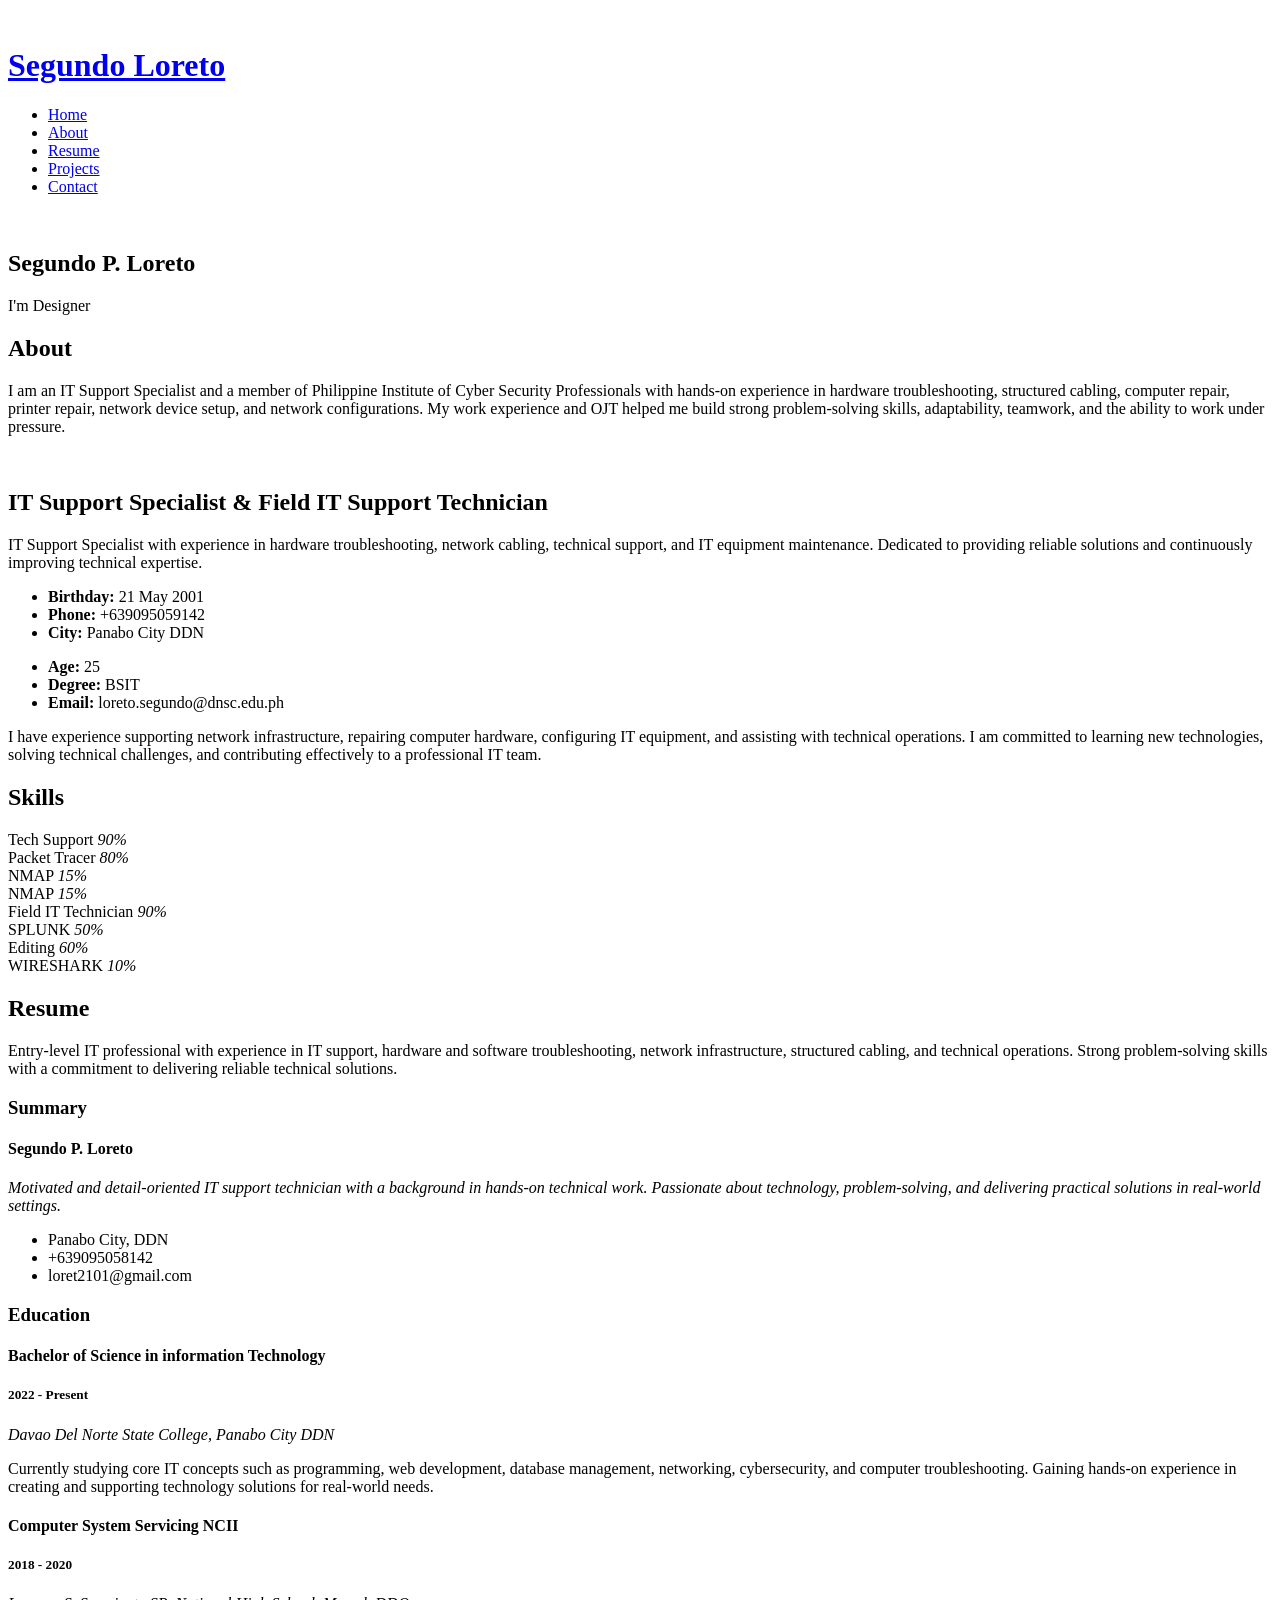
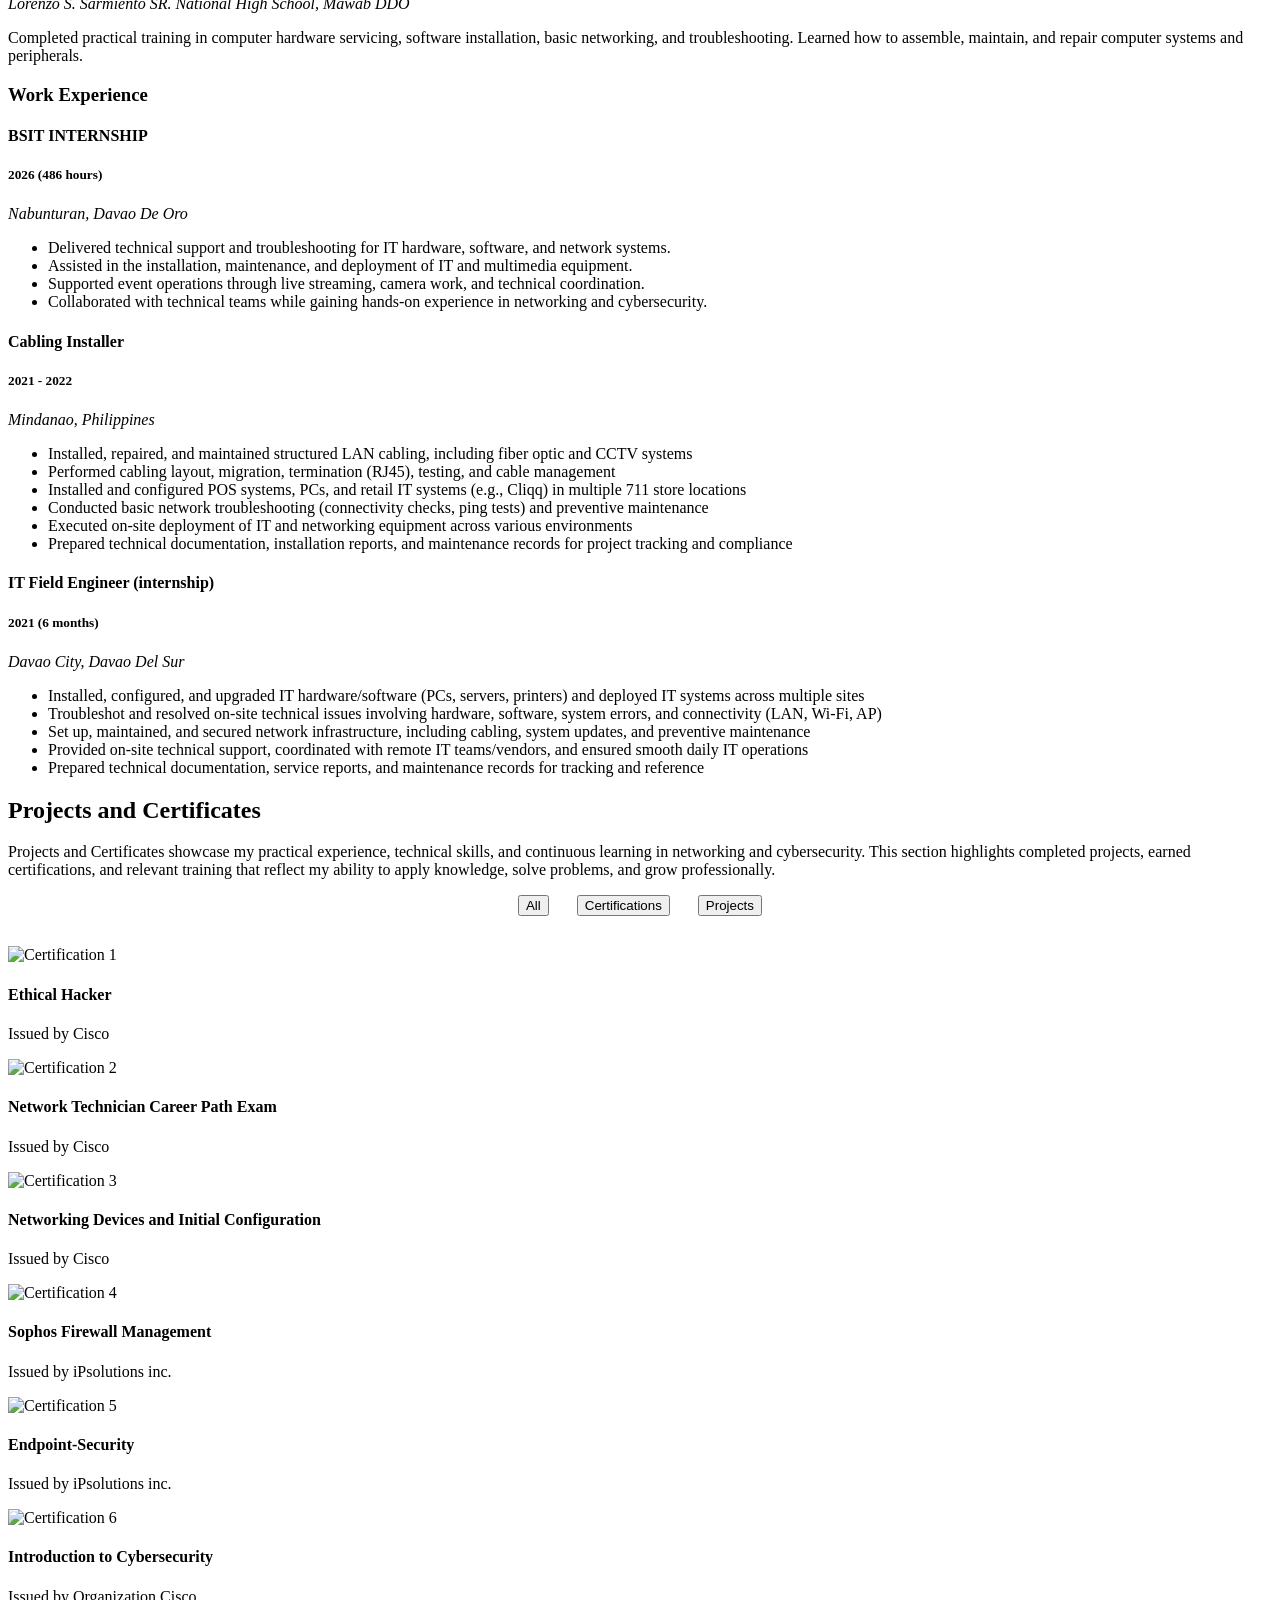
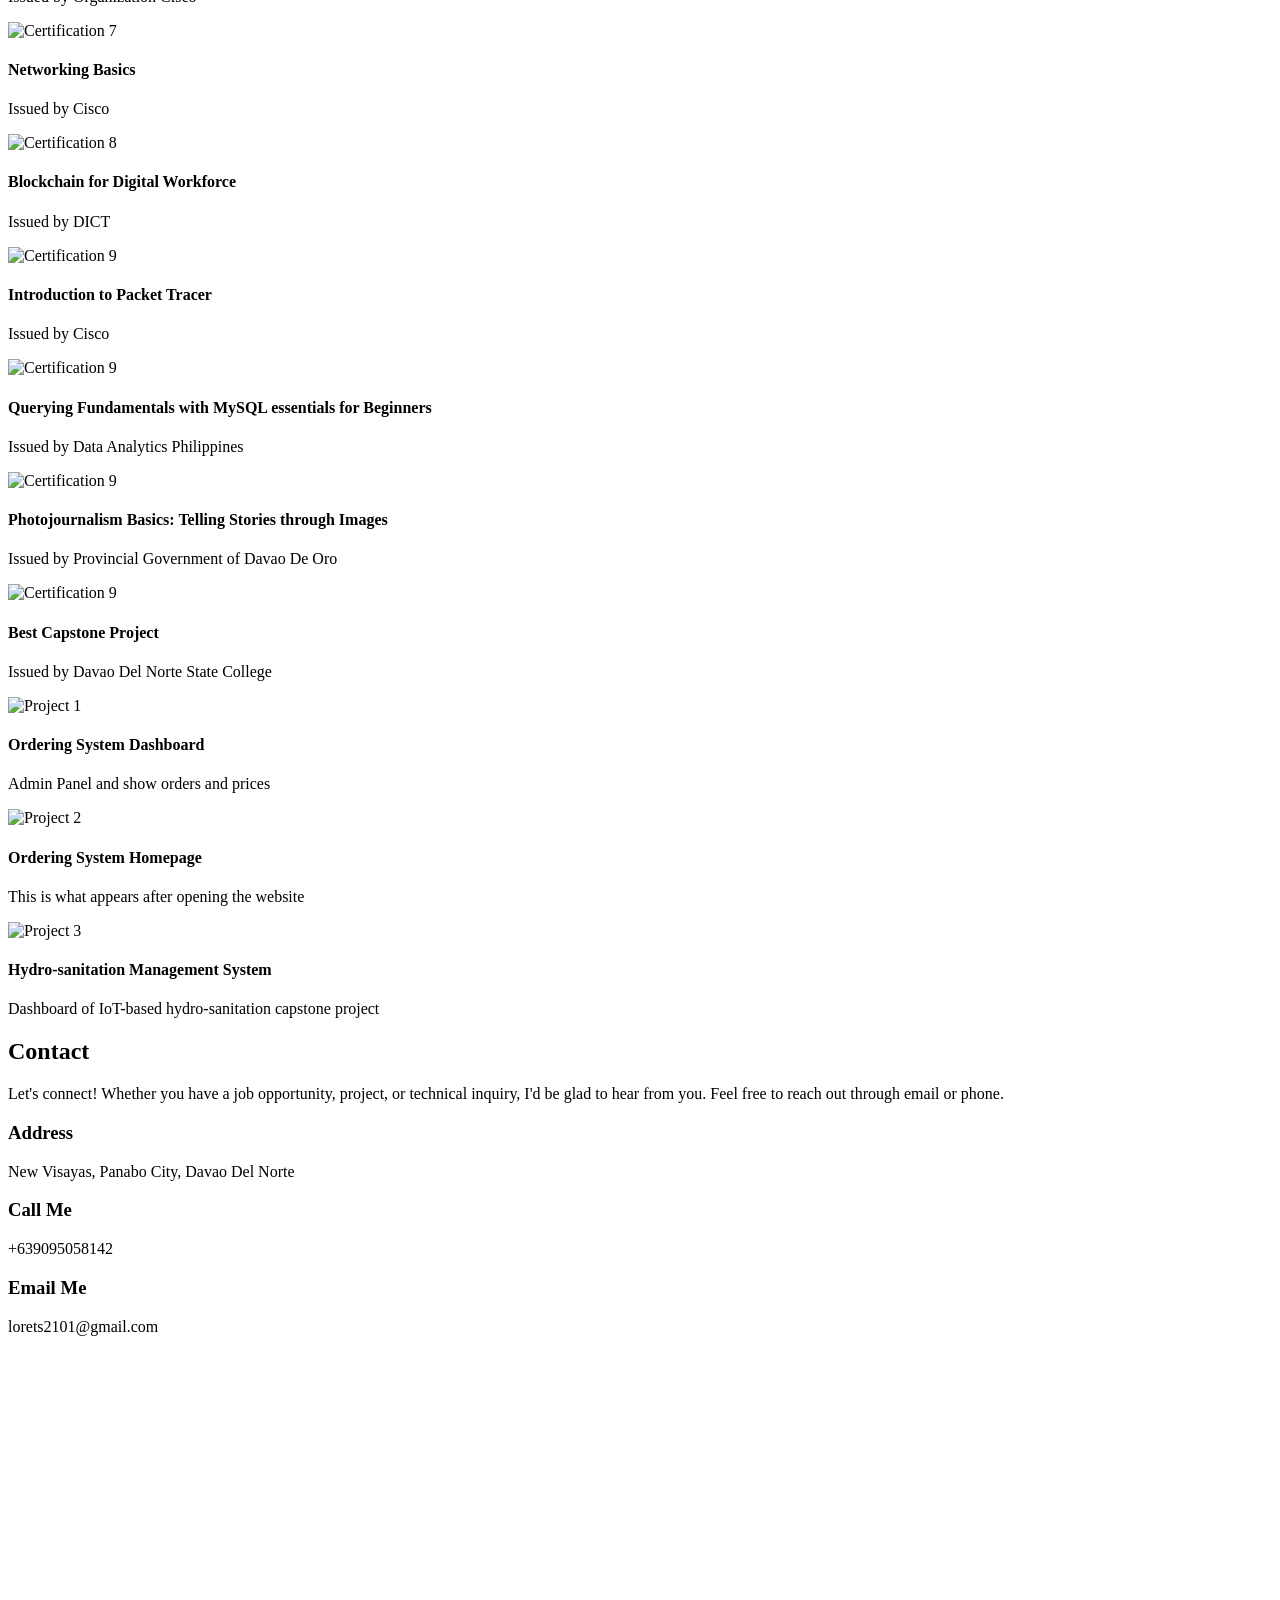
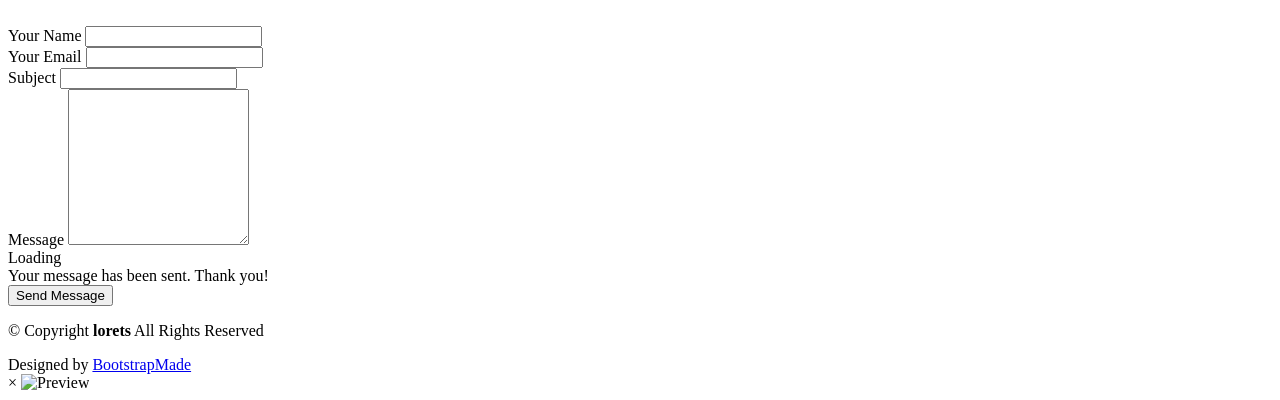
==== index.html @ c0fd3b19 "initial upload" ====
<!DOCTYPE html>
<html lang="en">

<head>
  <meta charset="utf-8">
  <meta content="width=device-width, initial-scale=1.0" name="viewport">
  <title>Lorets Portfolio</title>
  <meta content="" name="description">
  <meta content="" name="keywords">

  <!-- Favicons -->
  <link href="assets/img/favicon.png" rel="icon">
  <link href="assets/img/apple-touch-icon.png" rel="apple-touch-icon">

  <!-- Fonts -->
  <link href="https://fonts.googleapis.com" rel="preconnect">
  <link href="https://fonts.gstatic.com" rel="preconnect" crossorigin>
  <link href="https://fonts.googleapis.com/css2?family=Roboto:ital,wght@0,100;0,300;0,400;0,500;0,700;0,900;1,100;1,300;1,400;1,500;1,700;1,900&family=Poppins:ital,wght@0,100;0,200;0,300;0,400;0,500;0,600;0,700;0,800;0,900;1,100;1,200;1,300;1,400;1,500;1,600;1,700;1,800;1,900&family=Raleway:ital,wght@0,100;0,200;0,300;0,400;0,500;0,600;0,700;0,800;0,900;1,100;1,200;1,300;1,400;1,500;1,600;1,700;1,800;1,900&display=swap" rel="stylesheet">

  <!-- Vendor CSS Files -->
  <link href="assets/vendor/bootstrap/css/bootstrap.min.css" rel="stylesheet">
  <link href="assets/vendor/bootstrap-icons/bootstrap-icons.css" rel="stylesheet">
  <link href="assets/vendor/aos/aos.css" rel="stylesheet">
  <link href="assets/vendor/glightbox/css/glightbox.min.css" rel="stylesheet">
  <link href="assets/vendor/swiper/swiper-bundle.min.css" rel="stylesheet">

  <!-- Main CSS File -->
  <link href="assets/css/main.css" rel="stylesheet">

</head>

<body class="index-page">

  <header id="header" class="header dark-background d-flex flex-column">
    <i class="header-toggle d-xl-none bi bi-list"></i>

    <div class="profile-img">
      <img src="assets/img/my-profile-img.jpg" alt="" class="img-fluid rounded-circle">
    </div>

    <a href="index.html" class="logo d-flex align-items-center justify-content-center">
      <!-- Uncomment the line below if you also wish to use an image logo -->
      <!-- <img src="assets/img/logo.png" alt=""> -->
      <h1 class="sitename">Segundo Loreto</h1>
    </a>

    <div class="social-links text-center">
      <a href="https://x.com/Snowman2101" class="twitter"><i class="bi bi-twitter-x"></i></a>
      <a href="https://www.facebook.com/segundo.loreto.2024" class="facebook"><i class="bi bi-facebook"></i></a>
      <a href="https://www.instagram.com/loretstzyy?igsh=MXFjdjM3dmZiMXNzeg==" class="instagram"><i class="bi bi-instagram"></i></a>
      <a href="www.linkedin.com/in/lorets" class="linkedin"><i class="bi bi-linkedin"></i></a>
    </div>

    <nav id="navmenu" class="navmenu">
      <ul>
        <li><a href="#hero" class="active"><i class="bi bi-house navicon"></i>Home</a></li>
        <li><a href="#about"><i class="bi bi-person navicon"></i> About</a></li>
        <li><a href="#resume"><i class="bi bi-file-earmark-text navicon"></i> Resume</a></li>
        <li><a href="#portfolio"><i class="bi bi-images navicon"></i> Projects</a></li>
        <li><a href="#contact"><i class="bi bi-envelope navicon"></i> Contact</a></li>
      </ul>
    </nav>

  </header>

  <main class="main">

    <!-- Hero Section -->
    <section id="hero" class="hero section dark-background">

      <img src="assets/img/hero-bg.png" alt="" data-aos="fade-in" class="">

      <div class="container" data-aos="fade-up" data-aos-delay="100">
        <h2>Segundo P. Loreto</h2>
        <p>I'm <span class="typed" data-typed-items="IT Support Specialist, Technical Support Technician, Field IT Support Technician, Photojournalist">Designer</span><span class="typed-cursor typed-cursor--blink" aria-hidden="true"></span><span class="typed-cursor typed-cursor--blink" aria-hidden="true"></span></p>
      </div>

    </section><!-- /Hero Section -->

    <!-- About Section -->
    <section id="about" class="about section">

      <!-- Section Title -->
      <div class="container section-title" data-aos="fade-up">
        <h2>About</h2>
        <p>I am an IT Support Specialist and a member of Philippine Institute of Cyber Security Professionals with hands-on experience in hardware troubleshooting, structured cabling, computer repair, printer repair, network device setup, and network configurations. My work experience and OJT helped me build strong problem-solving skills, adaptability, teamwork, and the ability to work under pressure.</p>
      </div><!-- End Section Title -->

      <div class="container" data-aos="fade-up" data-aos-delay="100">

        <div class="row gy-4 justify-content-center">
          <div class="col-lg-4">
            <img src="assets/img/my-profile-img.jpg" class="img-fluid" alt="">
          </div>
          <div class="col-lg-8 content">
            <h2>IT Support Specialist &amp; Field IT Support Technician</h2>
            <p class="fst-italic py-3">
              IT Support Specialist with experience in hardware troubleshooting, network cabling, technical support, and IT equipment maintenance. Dedicated to providing reliable solutions and continuously improving technical expertise.
            </p>
            <div class="row">
              <div class="col-lg-6">
                <ul>
                  <li><i class="bi bi-chevron-right"></i> <strong>Birthday:</strong> <span>21 May 2001</span></li>
                  <li><i class="bi bi-chevron-right"></i> <strong>Phone:</strong> <span>+639095059142</span></li>
                  <li><i class="bi bi-chevron-right"></i> <strong>City:</strong> <span>Panabo City DDN</span></li>
                </ul>
              </div>
              <div class="col-lg-6">
                <ul>
                  <li><i class="bi bi-chevron-right"></i> <strong>Age:</strong> <span>25</span></li>
                  <li><i class="bi bi-chevron-right"></i> <strong>Degree:</strong> <span>BSIT</span></li>
                  <li><i class="bi bi-chevron-right"></i> <strong>Email:</strong> <span>loreto.segundo@dnsc.edu.ph</span></li>
                </ul>
              </div>
            </div>
            <p class="py-3">
              I have experience supporting network infrastructure, repairing computer hardware, configuring IT equipment, and assisting with technical operations. I am committed to learning new technologies, solving technical challenges, and contributing effectively to a professional IT team.
            </p>
          </div>
        </div>

      </div>
    <!-- Skills Section -->
    <section id="skills" class="skills section light-background">

      <!-- Section Title -->
      <div class="container section-title" data-aos="fade-up">
        <h2>Skills</h2>
        <p></p>
      </div><!-- End Section Title -->

      <div class="container" data-aos="fade-up" data-aos-delay="100">

        <div class="row skills-content skills-animation">

          <div class="col-lg-6">

            <div class="progress">
              <span class="skill"><span>Tech Support</span> <i class="val">90%</i></span>
              <div class="progress-bar-wrap">
                <div class="progress-bar" role="progressbar" aria-valuenow="90" aria-valuemin="0" aria-valuemax="100"></div>
              </div>
            </div><!-- End Skills Item -->

            <div class="progress">
              <span class="skill"><span>Packet Tracer</span> <i class="val">80%</i></span>
              <div class="progress-bar-wrap">
                <div class="progress-bar" role="progressbar" aria-valuenow="80" aria-valuemin="0" aria-valuemax="100"></div>
              </div>
            </div><!-- End Skills Item -->

            <div class="progress">
              <span class="skill"><span>NMAP</span> <i class="val">15%</i></span>
              <div class="progress-bar-wrap">
                <div class="progress-bar" role="progressbar" aria-valuenow="15" aria-valuemin="0" aria-valuemax="100"></div>
              </div>
            </div><!-- End Skills Item -->

            <div class="progress">
              <span class="skill"><span>NMAP</span> <i class="val">15%</i></span>
              <div class="progress-bar-wrap">
                <div class="progress-bar" role="progressbar" aria-valuenow="15" aria-valuemin="0" aria-valuemax="100"></div>
              </div>
            </div><!-- End Skills Item -->

          </div>

          <div class="col-lg-6">

            <div class="progress">
              <span class="skill"><span>Field IT Technician</span> <i class="val">90%</i></span>
              <div class="progress-bar-wrap">
                <div class="progress-bar" role="progressbar" aria-valuenow="90" aria-valuemin="0" aria-valuemax="100"></div>
              </div>
            </div><!-- End Skills Item -->

            <div class="progress">
              <span class="skill"><span>SPLUNK</span> <i class="val">50%</i></span>
              <div class="progress-bar-wrap">
                <div class="progress-bar" role="progressbar" aria-valuenow="50" aria-valuemin="0" aria-valuemax="100"></div>
              </div>
            </div><!-- End Skills Item -->

            <div class="progress">
              <span class="skill"><span>Editing</span> <i class="val">60%</i></span>
              <div class="progress-bar-wrap">
                <div class="progress-bar" role="progressbar" aria-valuenow="55" aria-valuemin="0" aria-valuemax="100"></div>
              </div>
            </div><!-- End Skills Item -->

            <div class="progress">
              <span class="skill"><span>WIRESHARK</span> <i class="val">10%</i></span>
              <div class="progress-bar-wrap">
                <div class="progress-bar" role="progressbar" aria-valuenow="10" aria-valuemin="0" aria-valuemax="100"></div>
              </div>
            </div><!-- End Skills Item -->

          </div>

        </div>

      </div>

    </section><!-- /Skills Section -->

    <!-- Resume Section -->
    <section id="resume" class="resume section">

      <!-- Section Title -->
      <div class="container section-title" data-aos="fade-up">
        <h2>Resume</h2>
        <p>Entry-level IT professional with experience in IT support, hardware and software troubleshooting, network infrastructure, structured cabling, and technical operations. Strong problem-solving skills with a commitment to delivering reliable technical solutions.</p>
      </div><!-- End Section Title -->

      <div class="container">

        <div class="row">

          <div class="col-lg-6" data-aos="fade-up" data-aos-delay="100">
            <h3 class="resume-title">Summary</h3>

            <div class="resume-item pb-0">
              <h4>Segundo P. Loreto</h4>
              <p><em>Motivated and detail-oriented IT support technician with a background in hands-on technical work. Passionate about technology, problem-solving, and delivering practical solutions in real-world settings.</em></p>
              <ul>
                <li>Panabo City, DDN</li>
                <li>+639095058142</li>
                <li>loret2101@gmail.com</li>
              </ul>
            </div><!-- Edn Resume Item -->

            <h3 class="resume-title">Education</h3>
            <div class="resume-item">
              <h4>Bachelor of Science in information Technology</h4>
              <h5>2022 - Present</h5>
              <p><em>Davao Del Norte State College, Panabo City DDN</em></p>
              <p>Currently studying core IT concepts such as programming, web development, database management, networking, cybersecurity, and computer troubleshooting. Gaining hands-on experience in creating and supporting technology solutions for real-world needs.</p>
            </div><!-- Edn Resume Item -->

            <div class="resume-item">
              <h4>Computer System Servicing NCII</h4>
              <h5>2018 - 2020</h5>
              <p><em>Lorenzo S. Sarmiento SR. National High School, Mawab DDO</em></p>
              <p>Completed practical training in computer hardware servicing, software installation, basic networking, and troubleshooting. Learned how to assemble, maintain, and repair computer systems and peripherals.</p>
            </div><!-- Edn Resume Item -->

          </div>

          <div class="col-lg-6" data-aos="fade-up" data-aos-delay="200">
            <h3 class="resume-title">Work Experience</h3>
                        <div class="resume-item">
              <h4>BSIT INTERNSHIP</h4>
              <h5>2026 (486 hours) </h5>
              <p><em>Nabunturan, Davao De Oro</em></p>
              <ul>
                <li>Delivered technical support and troubleshooting for IT hardware, software, and network systems.</li>
                <li>Assisted in the installation, maintenance, and deployment of IT and multimedia equipment.</li>
                <li>Supported event operations through live streaming, camera work, and technical coordination.</li>
                <li>Collaborated with technical teams while gaining hands-on experience in networking and cybersecurity.</li>
              </ul>
            </div><!-- Edn Resume Item -->

            <div class="resume-item">
              <h4>Cabling Installer</h4>
              <h5>2021 - 2022</h5>
              <p><em>Mindanao, Philippines</em></p>
              <ul>
                <li>Installed, repaired, and maintained structured LAN cabling, including fiber optic and CCTV systems</li>
                <li>Performed cabling layout, migration, termination (RJ45), testing, and cable management  </li>
                <li>Installed and configured POS systems, PCs, and retail IT systems (e.g., Cliqq) in multiple 711 store locations</li>
                <li>Conducted basic network troubleshooting (connectivity checks, ping tests) and preventive maintenance</li>
                <li>Executed on-site deployment of IT and networking equipment across various environments</li>
                <li>Prepared technical documentation, installation reports, and maintenance records for project tracking and compliance</li>
              </ul>
            </div><!-- End Resume Item -->

            <div class="resume-item">
              <h4>IT Field Engineer (internship) </h4>
              <h5>2021 (6 months) </h5>
              <p><em>Davao City, Davao Del Sur</em></p>
              <ul>
                <li>Installed, configured, and upgraded IT hardware/software (PCs, servers, printers) and deployed IT systems across multiple sites</li>
                <li>Troubleshot and resolved on-site technical issues involving hardware, software, system errors, and connectivity (LAN, Wi-Fi, AP)</li>
                <li>Set up, maintained, and secured network infrastructure, including cabling, system updates, and preventive maintenance</li>
                <li>Provided on-site technical support, coordinated with remote IT teams/vendors, and ensured smooth daily IT operations</li>
                <li>Prepared technical documentation, service reports, and maintenance records for tracking and reference</li>
              </ul>
            </div><!-- Edn Resume Item -->

          </div>

        </div>

      </div>

    </section><!-- /Resume Section -->

<!-- Portfolio Section -->
<section id="portfolio" class="portfolio section light-background">

  <!-- Section Title -->
  <div class="container section-title" data-aos="fade-up">
    <h2>Projects and Certificates</h2>
    <p>Projects and Certificates showcase my practical experience, technical skills, and continuous learning in networking and cybersecurity. This section highlights completed projects, earned certifications, and relevant training that reflect my ability to apply knowledge, solve problems, and grow professionally.</p>
  </div><!-- End Section Title -->

  <div class="container">

    <!-- Filter Tabs -->
    <div class="portfolio-filter" data-aos="fade-up" data-aos-delay="100">
      <button class="filter-btn active" data-filter="all">All</button>
      <button class="filter-btn" data-filter="certifications">Certifications</button>
      <button class="filter-btn" data-filter="projects">Projects</button>
    </div>

    <!-- Portfolio Items -->
    <div class="portfolio-wrapper">

      <!-- Certifications -->
      <div class="portfolio-item" data-category="certifications">
        <div class="certifications-wrapper">

          <!-- Row 1 -->
          <div class="cert-row" data-aos="fade-up" data-aos-delay="100">
            <div class="cert-card">
              <img src="assets/img/certifications/ethicalHacker.jpg" alt="Certification 1">
              <div class="cert-info">
                <h4>Ethical Hacker</h4>
                <p>Issued by Cisco</p>
              </div>
            </div>

            <div class="cert-card">
              <img src="assets/img/certifications/networkTechnicianExam.jpg" alt="Certification 2">
              <div class="cert-info">
                <h4>Network Technician Career Path Exam</h4>
                <p>Issued by Cisco</p>
              </div>
            </div>

            <div class="cert-card">
              <img src="assets/img/certifications/Networking_Devices_and_Initial_Configuration.jpg" alt="Certification 3">
              <div class="cert-info">
                <h4>Networking Devices and Initial Configuration</h4>
                <p>Issued by Cisco</p>
              </div>
            </div>
          </div>

          <!-- Row 2 -->
          <div class="cert-row" data-aos="fade-up" data-aos-delay="200">
            <div class="cert-card">
              <img src="assets/img/certifications/SophosFirewall.jpeg" alt="Certification 4">
              <div class="cert-info">
                <h4>Sophos Firewall Management</h4>
                <p>Issued by iPsolutions inc.</p>
              </div>
            </div>

            <div class="cert-card">
              <img src="assets/img/certifications/sophosEndpoint.jpeg" alt="Certification 5">
              <div class="cert-info">
                <h4>Endpoint-Security</h4>
                <p>Issued by iPsolutions inc.</p>
              </div>
            </div>

            <div class="cert-card">
              <img src="assets/img/certifications/intro_cyberSec.jpg" alt="Certification 6">
              <div class="cert-info">
                <h4>Introduction to Cybersecurity</h4>
                <p>Issued by Organization Cisco</p>
              </div>
            </div>
          </div>

          <!-- Row 3 -->
          <div class="cert-row" data-aos="fade-up" data-aos-delay="300">
            <div class="cert-card">
              <img src="assets/img/certifications/NetworkingBasics.jpg" alt="Certification 7">
              <div class="cert-info">
                <h4>Networking Basics</h4>
                <p>Issued by Cisco</p>
              </div>
            </div>

            <div class="cert-card">
              <img src="assets/img/certifications/Blockchain.jpg" alt="Certification 8">
              <div class="cert-info">
                <h4>Blockchain for Digital Workforce</h4>
                <p>Issued by DICT</p>
              </div>
            </div>

            <div class="cert-card">
              <img src="assets/img/certifications/IntroPacketTracer.jpg" alt="Certification 9">
              <div class="cert-info">
                <h4>Introduction to Packet Tracer</h4>
                <p>Issued by Cisco</p>
              </div>
            </div>

            <div class="cert-card">
              <img src="assets/img/certifications/MySQL.jpg" alt="Certification 9">
              <div class="cert-info">
                <h4>Querying Fundamentals with MySQL essentials for Beginners</h4>
                <p>Issued by Data Analytics Philippines</p>
              </div>
            </div>

            <div class="cert-card">
              <img src="assets/img/certifications/photojournalism.jpg" alt="Certification 9">
              <div class="cert-info">
                <h4>Photojournalism Basics: Telling Stories through Images</h4>
                <p>Issued by Provincial Government of Davao De Oro</p>
              </div>
            </div>

            <div class="cert-card">
              <img src="assets/img/certifications/bestCapstone.jpg" alt="Certification 9">
              <div class="cert-info">
                <h4>Best Capstone Project</h4>
                <p>Issued by Davao Del Norte State College</p>
              </div>
            </div>

          </div>

        </div>
      </div>

      <!-- Projects -->
      <div class="portfolio-item" data-category="projects">
        <div class="certifications-wrapper">

          <!-- Row 1 -->
          <div class="cert-row" data-aos="fade-up" data-aos-delay="100">
            <div class="cert-card">
              <img src="assets/img/projects/orderingDashboard.png" alt="Project 1">
              <div class="cert-info">
                <h4>Ordering System Dashboard</h4>
                <p>Admin Panel and show orders and prices</p>
              </div>
            </div>

            <div class="cert-card">
              <img src="assets/img/projects/homepage.png" alt="Project 2">
              <div class="cert-info">
                <h4>Ordering System Homepage</h4>
                <p>This is what appears after opening the website</p>
              </div>
            </div>

            <div class="cert-card">
              <img src="assets/img/projects/capstoneDashboard.jpg" alt="Project 3">
              <div class="cert-info">
                <h4>Hydro-sanitation Management System</h4>
                <p>Dashboard of IoT-based hydro-sanitation capstone project</p>
              </div>
            </div>
          </div>
        </div>
      </div>

    </div>
  </div>
</section>

<!-- /Portfolio Section -->

    <!-- Contact Section -->
    <section id="contact" class="contact section">

      <!-- Section Title -->
      <div class="container section-title" data-aos="fade-up">
        <h2>Contact</h2>
        <p>Let's connect! Whether you have a job opportunity, project, or technical inquiry, I'd be glad to hear from you. Feel free to reach out through email or phone.</p>
      </div><!-- End Section Title -->

      <div class="container" data-aos="fade-up" data-aos-delay="100">

        <div class="row gy-4">

          <div class="col-lg-5">

            <div class="info-wrap">
              <div class="info-item d-flex" data-aos="fade-up" data-aos-delay="200">
                <i class="bi bi-geo-alt flex-shrink-0"></i>
                <div>
                  <h3>Address</h3>
                  <p>New Visayas, Panabo City, Davao Del Norte</p>
                </div>
              </div><!-- End Info Item -->

              <div class="info-item d-flex" data-aos="fade-up" data-aos-delay="300">
                <i class="bi bi-telephone flex-shrink-0"></i>
                <div>
                  <h3>Call Me</h3>
                  <p>+639095058142</p>
                </div>
              </div><!-- End Info Item -->

              <div class="info-item d-flex" data-aos="fade-up" data-aos-delay="400">
                <i class="bi bi-envelope flex-shrink-0"></i>
                <div>
                  <h3>Email Me</h3>
                  <p>lorets2101@gmail.com</p>
                </div>
              </div><!-- End Info Item -->
              <iframe src="https://www.google.com/maps/embed?pb=!1m18!1m12!1m3!1d31658.92609020372!2d125.64915104524142!3d7.312743799359581!2m3!1f0!2f0!3f0!3m2!1i1024!2i768!4f13.1!3m3!1m2!1s0x32f945c84349636f%3A0xa79d8cb39e5fe2e7!2sNew%20Visayas%2C%20Panabo%2C%20Davao%20del%20Norte!5e0!3m2!1sen!2sph!4v1781450108084!5m2!1sen!2sph" frameborder="0" style="border:0; width: 100%; height: 270px;" allowfullscreen="" loading="lazy" referrerpolicy="no-referrer-when-downgrade"></iframe>
            </div>
          </div>

          <div class="col-lg-7">
            <form action="forms/contact.php" method="post" class="php-email-form" data-aos="fade-up" data-aos-delay="200">
              <div class="row gy-4">

                <div class="col-md-6">
                  <label for="name-field" class="pb-2">Your Name</label>
                  <input type="text" name="name" id="name-field" class="form-control" required="">
                </div>

                <div class="col-md-6">
                  <label for="email-field" class="pb-2">Your Email</label>
                  <input type="email" class="form-control" name="email" id="email-field" required="">
                </div>

                <div class="col-md-12">
                  <label for="subject-field" class="pb-2">Subject</label>
                  <input type="text" class="form-control" name="subject" id="subject-field" required="">
                </div>

                <div class="col-md-12">
                  <label for="message-field" class="pb-2">Message</label>
                  <textarea class="form-control" name="message" rows="10" id="message-field" required=""></textarea>
                </div>

                <div class="col-md-12 text-center">
                  <div class="loading">Loading</div>
                  <div class="error-message"></div>
                  <div class="sent-message">Your message has been sent. Thank you!</div>

                  <button type="submit">Send Message</button>
                </div>

              </div>
            </form>
          </div><!-- End Contact Form -->

        </div>

      </div>

    </section><!-- /Contact Section -->

  </main>

  <footer id="footer" class="footer position-relative light-background">

    <div class="container">
      <div class="copyright text-center ">
        <p>© <span>Copyright</span> <strong class="px-1 sitename">lorets</strong> <span>All Rights Reserved</span></p>
      </div>
      <div class="credits">
        <!-- All the links in the footer should remain intact. -->
        <!-- You can delete the links only if you've purchased the pro version. -->
        <!-- Licensing information: https://bootstrapmade.com/license/ -->
        <!-- Purchase the pro version with working PHP/AJAX contact form: [buy-url] -->
        Designed by <a href="https://bootstrapmade.com/">BootstrapMade</a>
      </div>
    </div>

  </footer>

  <!-- Scroll Top -->
  <a href="#" id="scroll-top" class="scroll-top d-flex align-items-center justify-content-center"><i class="bi bi-arrow-up-short"></i></a>

  <!-- Preloader -->
  <div id="preloader"></div>

  <!-- Vendor JS Files -->
  <script src="assets/vendor/bootstrap/js/bootstrap.bundle.min.js"></script>
  <script src="assets/vendor/php-email-form/validate.js"></script>
  <script src="assets/vendor/aos/aos.js"></script>
  <script src="assets/vendor/typed.js/typed.umd.js"></script>
  <script src="assets/vendor/purecounter/purecounter_vanilla.js"></script>
  <script src="assets/vendor/waypoints/noframework.waypoints.js"></script>
  <script src="assets/vendor/glightbox/js/glightbox.min.js"></script>
  <script src="assets/vendor/imagesloaded/imagesloaded.pkgd.min.js"></script>
  <script src="assets/vendor/isotope-layout/isotope.pkgd.min.js"></script>
  <script src="assets/vendor/swiper/swiper-bundle.min.js"></script>

  <!-- separate cert and projects -->
  <script>
  document.addEventListener("DOMContentLoaded", function () {
    const filterButtons = document.querySelectorAll(".filter-btn");
    const portfolioItems = document.querySelectorAll(".portfolio-item");

    function showCategory(category) {
      portfolioItems.forEach(item => {
        const itemCategory = item.getAttribute("data-category");
        if (category === "all" || category === itemCategory) {
          item.classList.add("active");
        } else {
          item.classList.remove("active");
        }
      });
    }

    function setActiveButton(clickedButton) {
      filterButtons.forEach(btn => btn.classList.remove("active"));
      clickedButton.classList.add("active");
    }

    showCategory("all");

    const defaultButton = document.querySelector('[data-filter="all"]');
    if (defaultButton) setActiveButton(defaultButton);

    filterButtons.forEach(button => {
      button.addEventListener("click", function () {
        const filter = this.getAttribute("data-filter");
        setActiveButton(this);
        showCategory(filter);
      });
    });

    // Image modal
    const modal = document.getElementById("imageModal");
    const modalImg = document.getElementById("modalImage");
    const closeBtn = document.querySelector(".image-modal-close");

    document.querySelectorAll(".cert-card img").forEach(img => {
      img.style.cursor = "pointer";
      img.addEventListener("click", function () {
        modal.style.display = "flex";
        modalImg.src = this.src;
        modalImg.alt = this.alt;
      });
    });

    closeBtn.addEventListener("click", function () {
      modal.style.display = "none";
    });

    modal.addEventListener("click", function (e) {
      if (e.target === modal) {
        modal.style.display = "none";
      }
    });

    document.addEventListener("keydown", function (e) {
      if (e.key === "Escape") {
        modal.style.display = "none";
      }
    });
  });
</script>

<!-- Clickable image -->


  <!-- Projects All, Certifications -->
    <style>
  .portfolio-filter {
    display: flex;
    justify-content: center;
    align-items: center;
    gap: 28px;
    margin-bottom: 30px;
    flex-wrap: wrap;
    text-align: center;
  }
    </style>
 

  <!-- Main JS File -->
  <script src="assets/js/main.js"></script>
<div id="imageModal" class="image-modal">
  <span class="image-modal-close">&times;</span>
  <img id="modalImage" class="image-modal-content" alt="Preview">
</div>
</body>

</html>
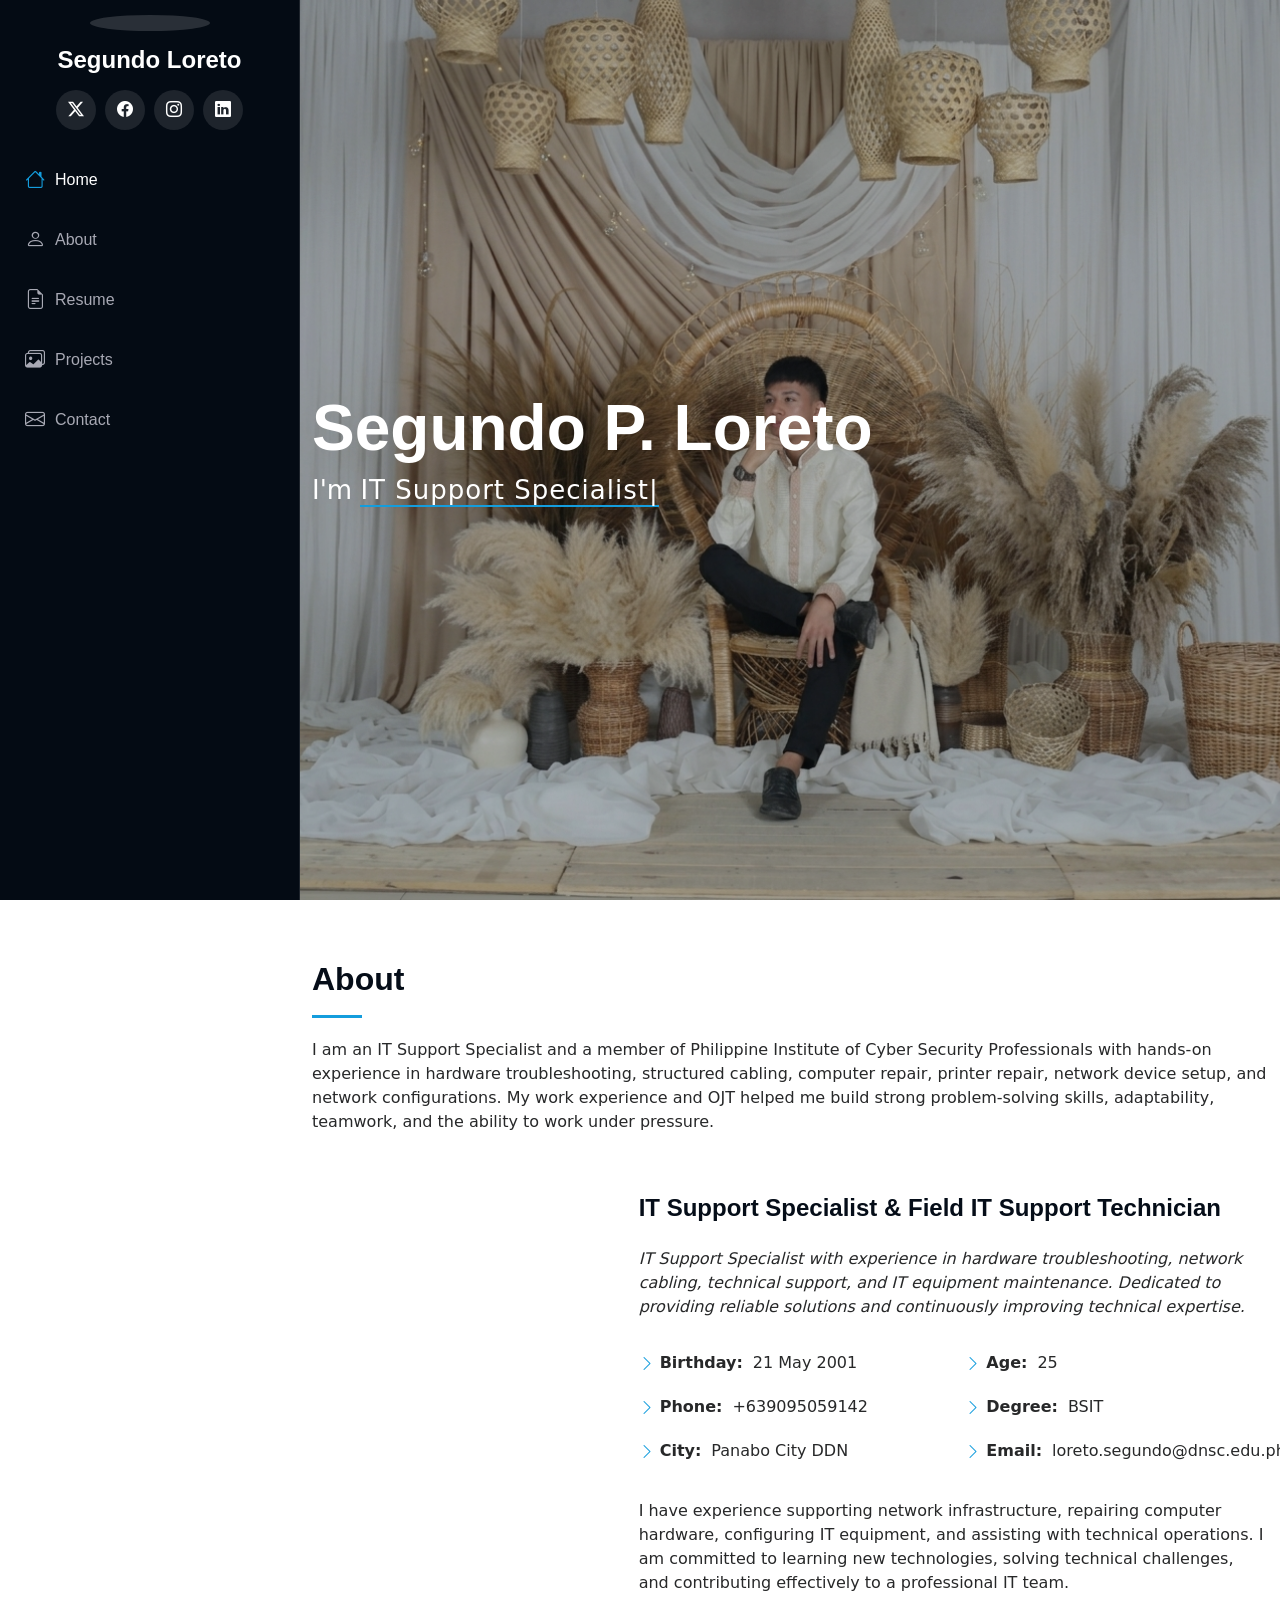
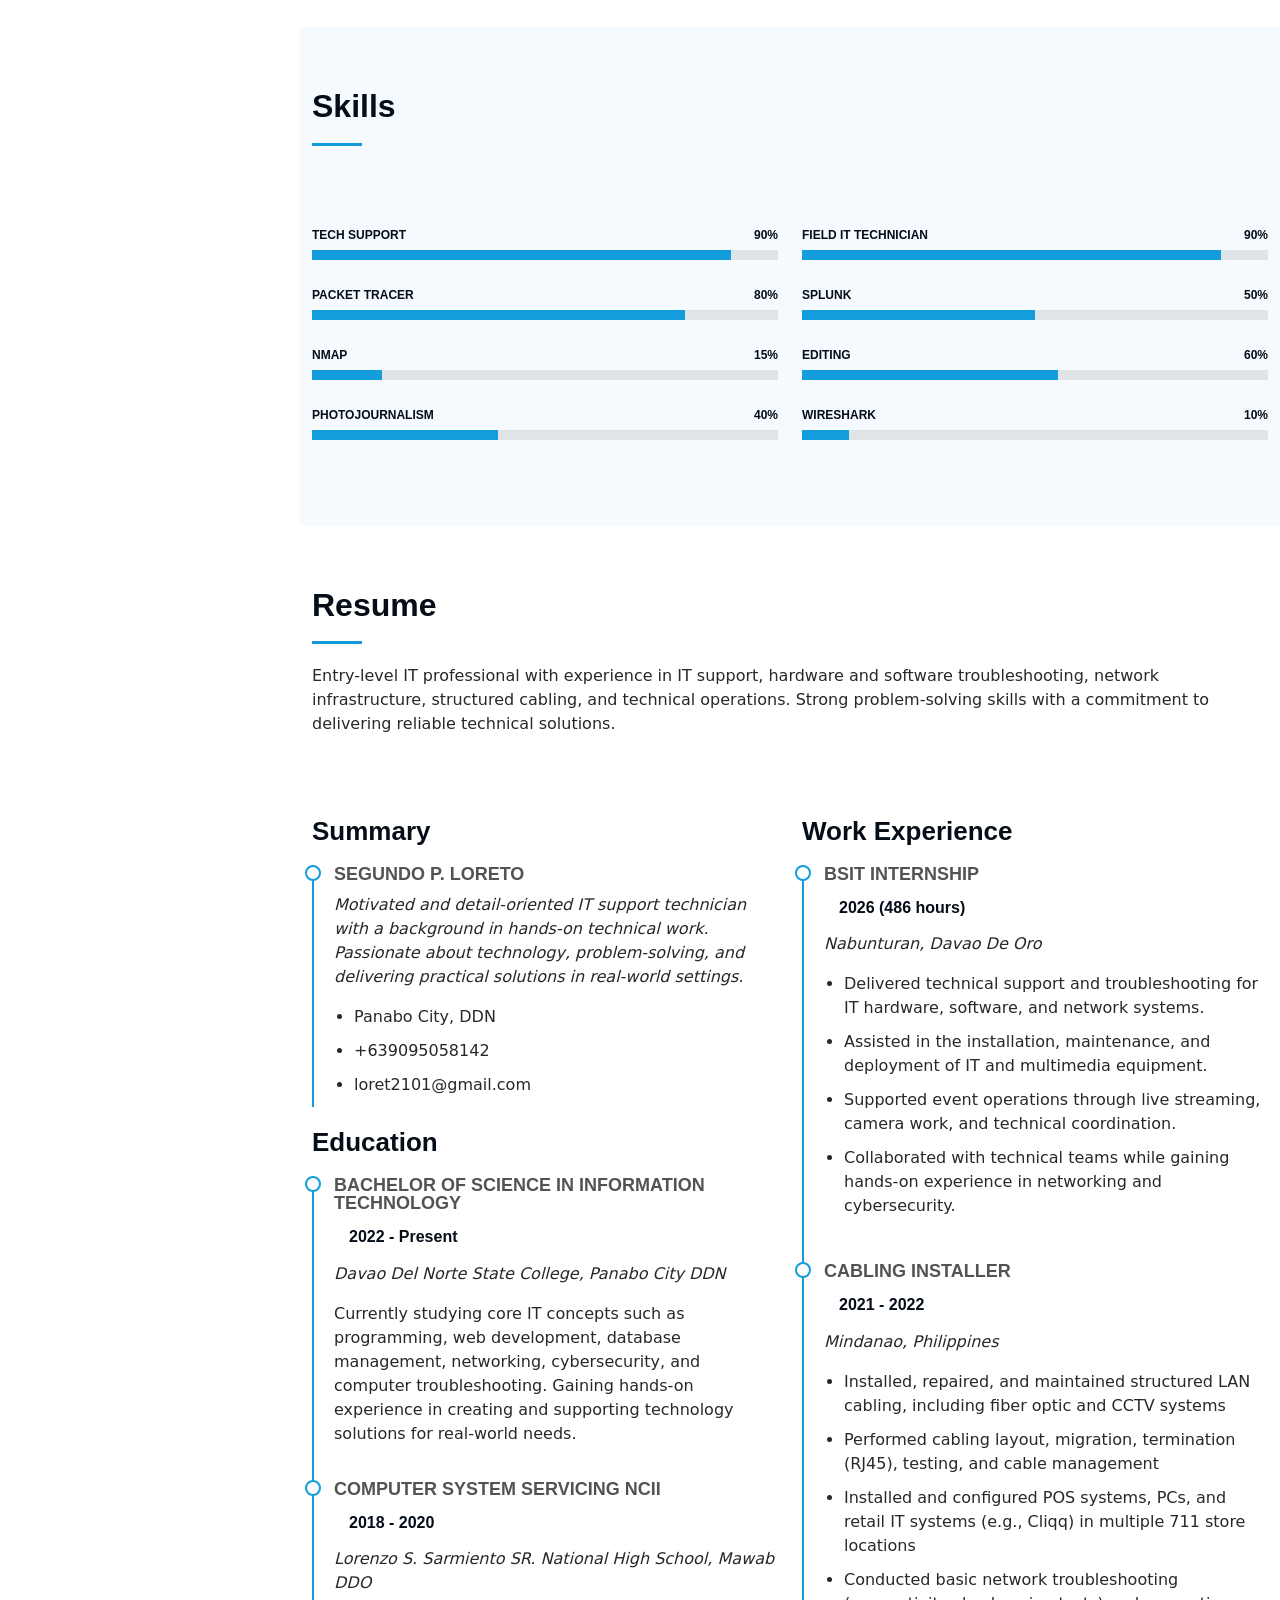
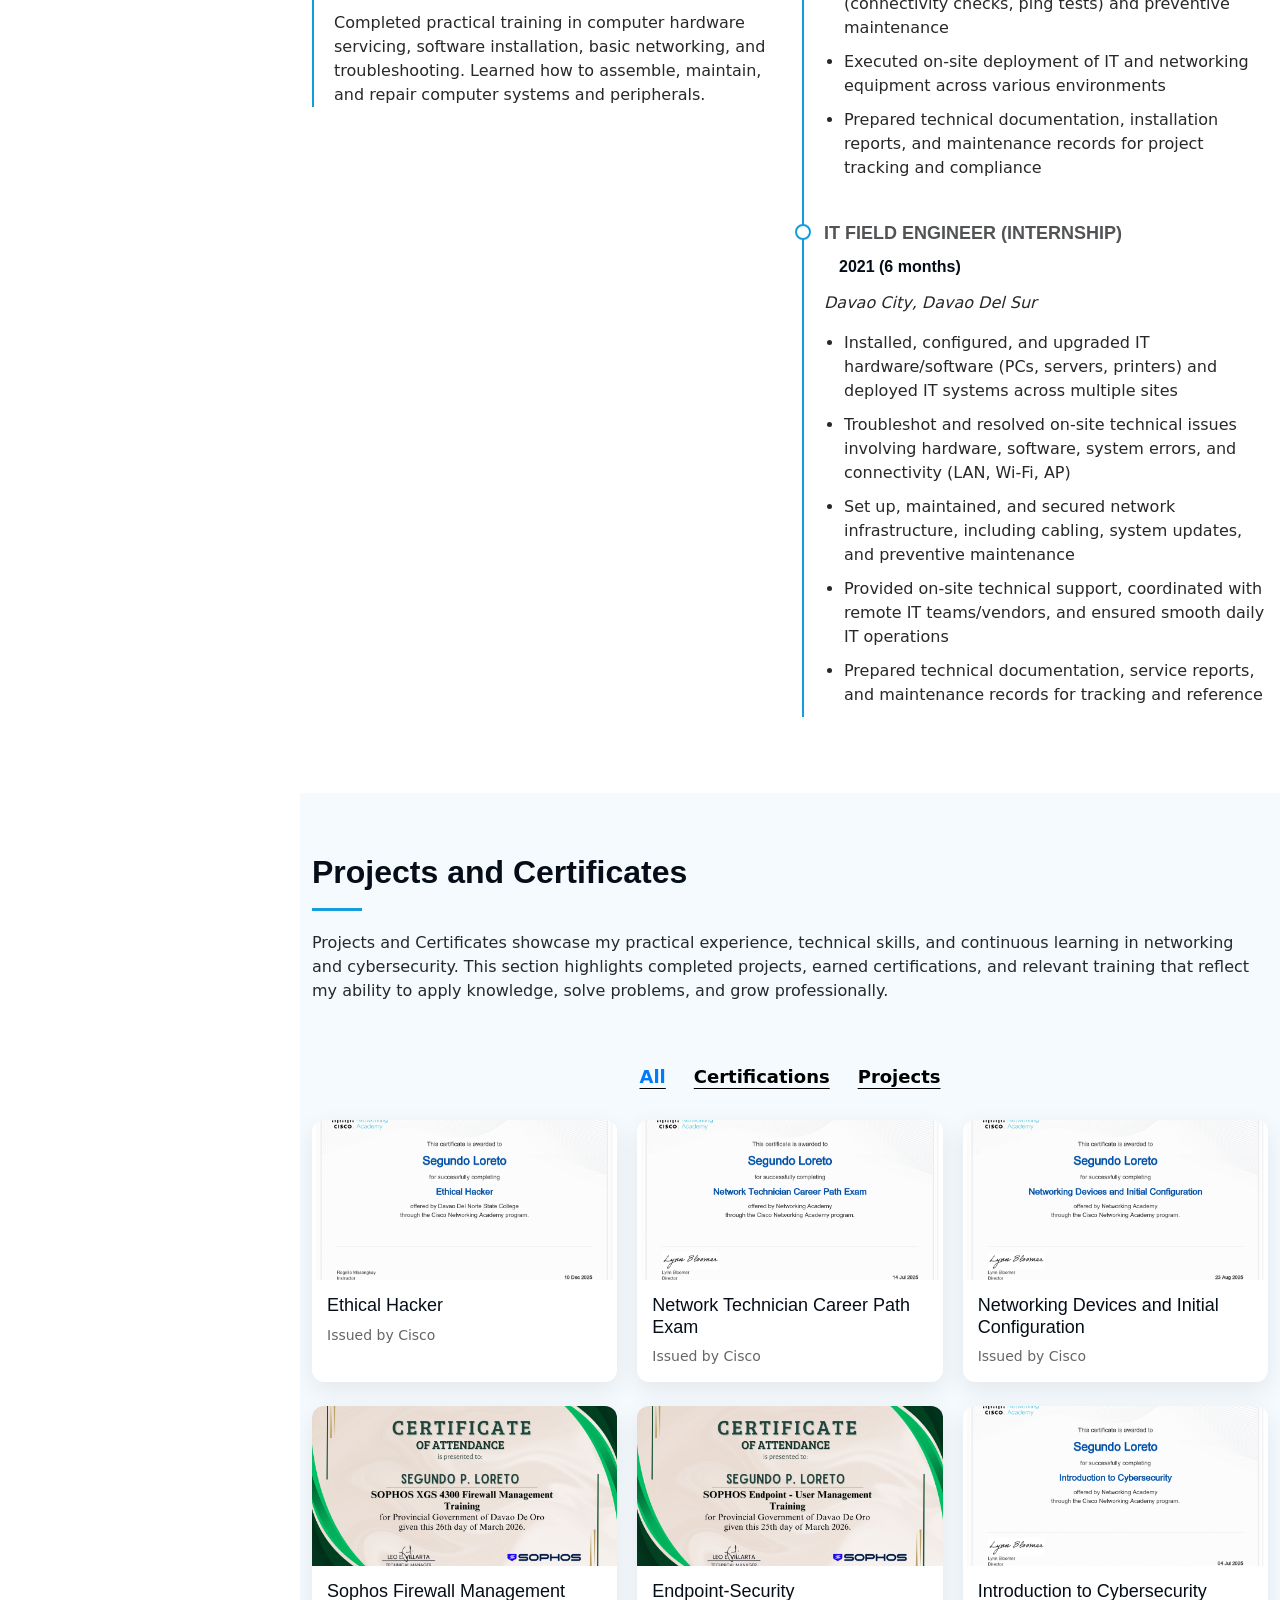
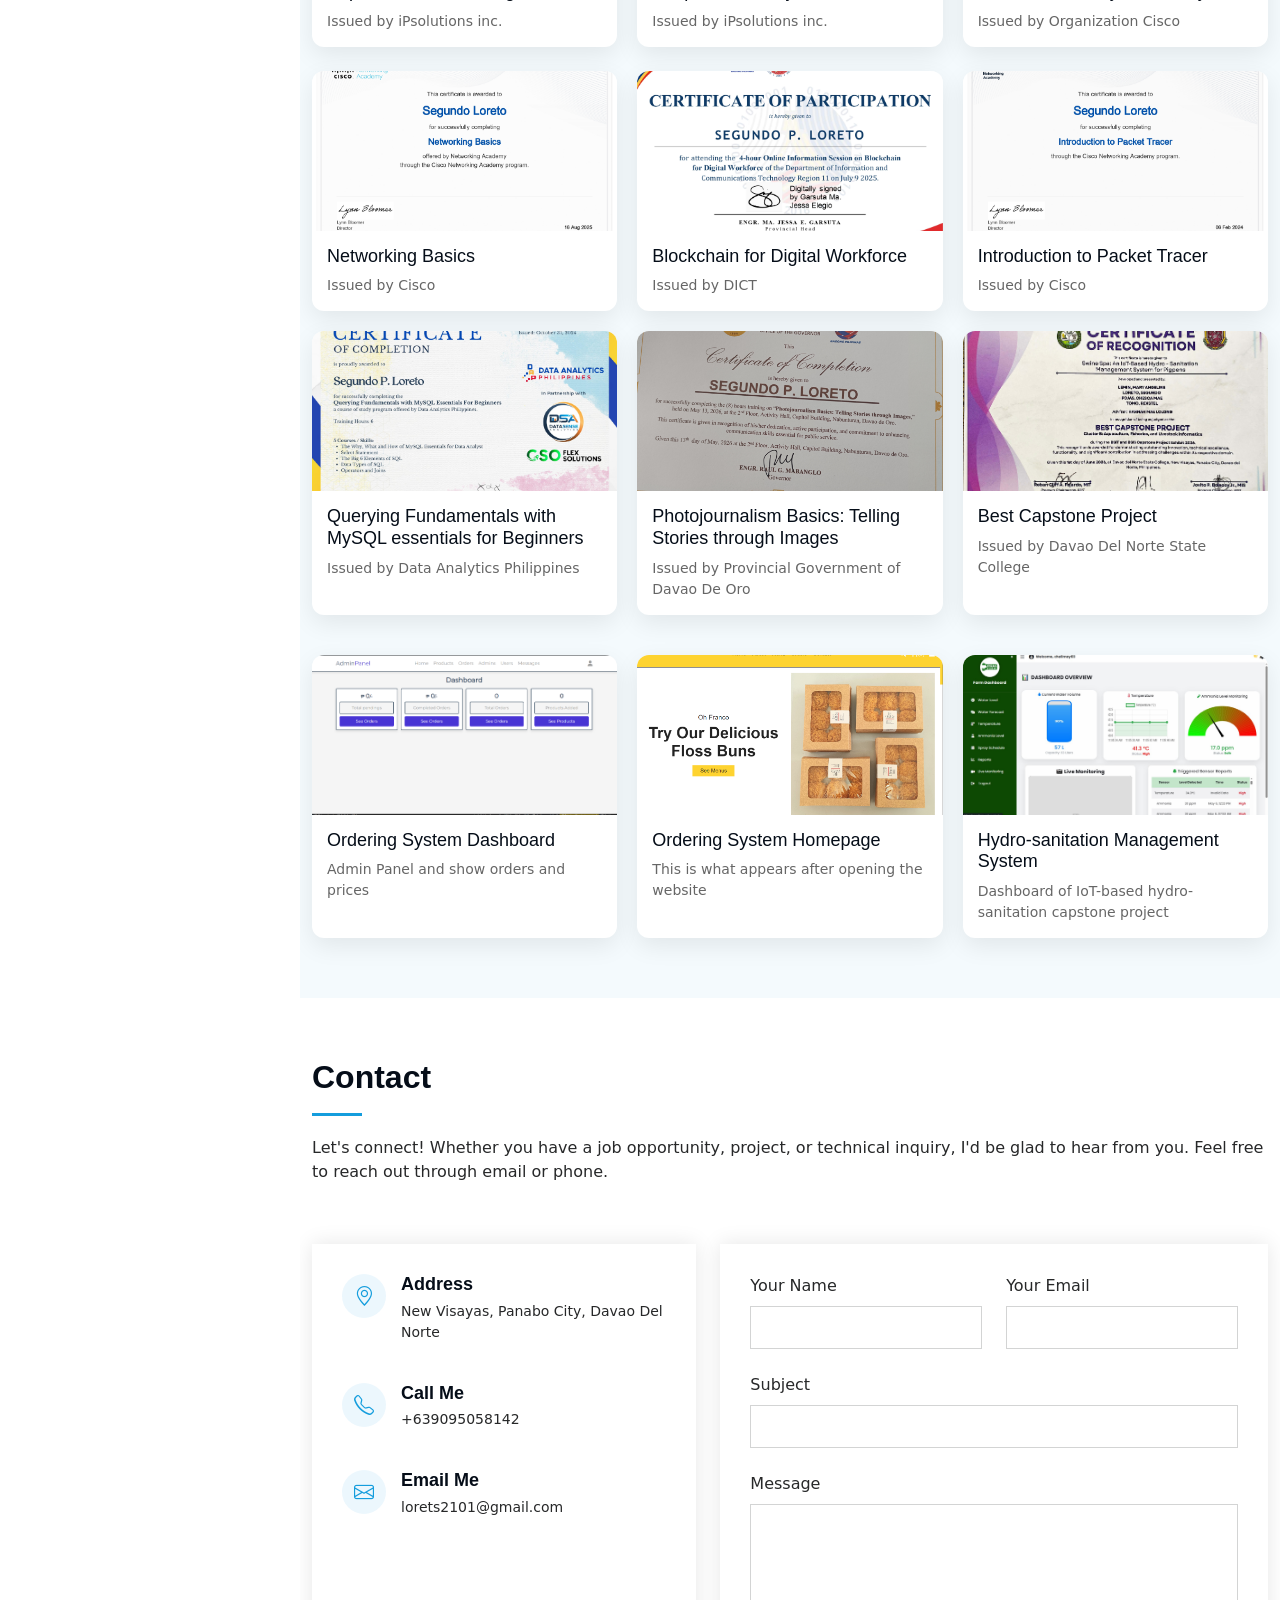
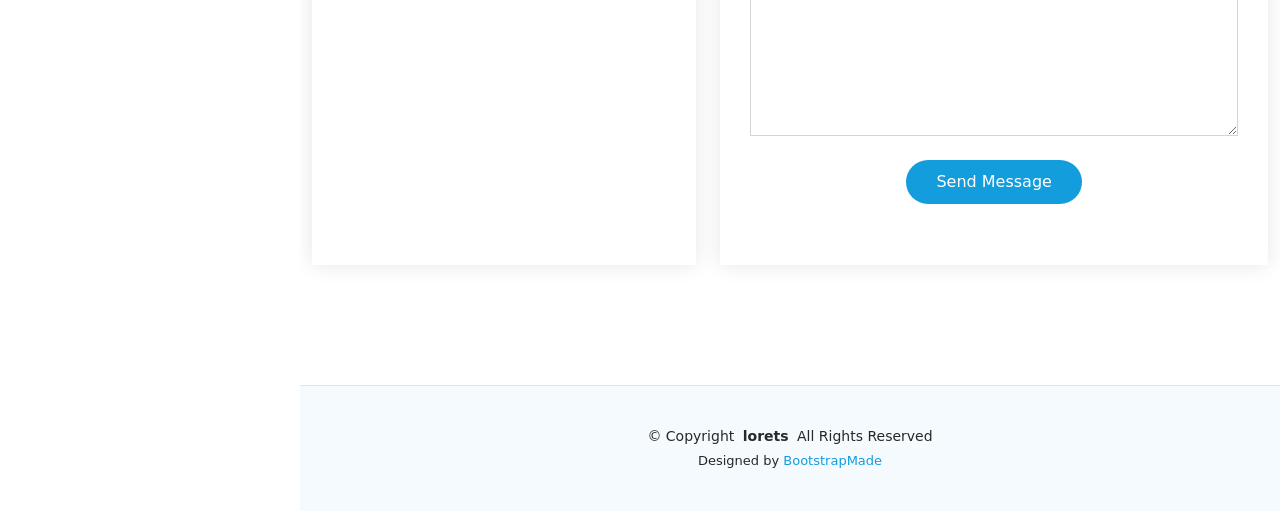
==== commit c7231645: "Update index.html" ====
--- a/index.html
+++ b/index.html
@@ -157,9 +157,9 @@
             </div><!-- End Skills Item -->
 
             <div class="progress">
-              <span class="skill"><span>NMAP</span> <i class="val">15%</i></span>
-              <div class="progress-bar-wrap">
-                <div class="progress-bar" role="progressbar" aria-valuenow="15" aria-valuemin="0" aria-valuemax="100"></div>
+              <span class="skill"><span>Photojournalism</span> <i class="val">40%</i></span>
+              <div class="progress-bar-wrap">
+                <div class="progress-bar" role="progressbar" aria-valuenow="40" aria-valuemin="0" aria-valuemax="100"></div>
               </div>
             </div><!-- End Skills Item -->
 
@@ -682,4 +682,4 @@
 </div>
 </body>
 
-</html>+</html>
--- a/assets/css/main.css
+++ b/assets/css/main.css
@@ -0,0 +1,1372 @@
+
+/* Fonts */
+:root {
+  --default-font: "Roboto",  system-ui, -apple-system, "Segoe UI", Roboto, "Helvetica Neue", Arial, "Noto Sans", "Liberation Sans", sans-serif, "Apple Color Emoji", "Segoe UI Emoji", "Segoe UI Symbol", "Noto Color Emoji";
+  --heading-font: "Raleway",  sans-serif;
+  --nav-font: "Poppins",  sans-serif;
+}
+
+/* Global Colors - The following color variables are used throughout the website. Updating them here will change the color scheme of the entire website */
+:root { 
+  --background-color: #ffffff; /* Background color for the entire website, including individual sections */
+  --default-color: #272829; /* Default color used for the majority of the text content across the entire website */
+  --heading-color: #050d18; /* Color for headings, subheadings and title throughout the website */
+  --accent-color: #149ddd; /* Accent color that represents your brand on the website. It's used for buttons, links, and other elements that need to stand out */
+  --surface-color: #ffffff; /* The surface color is used as a background of boxed elements within sections, such as cards, icon boxes, or other elements that require a visual separation from the global background. */
+  --contrast-color: #ffffff; /* Contrast color for text, ensuring readability against backgrounds of accent, heading, or default colors. */
+}
+
+/* Nav Menu Colors - The following color variables are used specifically for the navigation menu. They are separate from the global colors to allow for more customization options */
+:root {
+  --nav-color: #a8a9b4;  /* The default color of the main navmenu links */
+  --nav-hover-color: #ffffff; /* Applied to main navmenu links when they are hovered over or active */
+  --nav-mobile-background-color: #040b14; /* Used as the background color for mobile navigation menu */
+  --nav-dropdown-background-color: #040b14; /* Used as the background color for dropdown items that appear when hovering over primary navigation items */
+  --nav-dropdown-color: #a8a9b4; /* Used for navigation links of the dropdown items in the navigation menu. */
+  --nav-dropdown-hover-color: #ffffff; /* Similar to --nav-hover-color, this color is applied to dropdown navigation links when they are hovered over. */
+}
+
+/* Color Presets - These classes override global colors when applied to any section or element, providing reuse of the sam color scheme. */
+
+.light-background {
+  --background-color: #f4fafd;
+  --surface-color: #ffffff;
+}
+
+.dark-background {
+  --background-color: #040b14;
+  --default-color: #ffffff;
+  --heading-color: #ffffff;
+  --surface-color: #151f2b;
+  --contrast-color: #ffffff;
+}
+
+/* Smooth scroll */
+:root {
+  scroll-behavior: smooth;
+}
+
+/*--------------------------------------------------------------
+# General Styling & Shared Classes
+--------------------------------------------------------------*/
+body {
+  color: var(--default-color);
+  background-color: var(--background-color);
+  font-family: var(--default-font);
+}
+
+a {
+  color: var(--accent-color);
+  text-decoration: none;
+  transition: 0.3s;
+}
+
+a:hover {
+  color: color-mix(in srgb, var(--accent-color), transparent 25%);
+  text-decoration: none;
+}
+
+h1,
+h2,
+h3,
+h4,
+h5,
+h6 {
+  color: var(--heading-color);
+  font-family: var(--heading-font);
+}
+
+/* PHP Email Form Messages
+------------------------------*/
+.php-email-form .error-message {
+  display: none;
+  background: #df1529;
+  color: #ffffff;
+  text-align: left;
+  padding: 15px;
+  margin-bottom: 24px;
+  font-weight: 600;
+}
+
+.php-email-form .sent-message {
+  display: none;
+  color: #ffffff;
+  background: #059652;
+  text-align: center;
+  padding: 15px;
+  margin-bottom: 24px;
+  font-weight: 600;
+}
+
+.php-email-form .loading {
+  display: none;
+  background: var(--surface-color);
+  text-align: center;
+  padding: 15px;
+  margin-bottom: 24px;
+}
+
+.php-email-form .loading:before {
+  content: "";
+  display: inline-block;
+  border-radius: 50%;
+  width: 24px;
+  height: 24px;
+  margin: 0 10px -6px 0;
+  border: 3px solid var(--accent-color);
+  border-top-color: var(--surface-color);
+  animation: php-email-form-loading 1s linear infinite;
+}
+
+@keyframes php-email-form-loading {
+  0% {
+    transform: rotate(0deg);
+  }
+
+  100% {
+    transform: rotate(360deg);
+  }
+}
+
+/*--------------------------------------------------------------
+# Global Header
+--------------------------------------------------------------*/
+.header {
+  color: var(--default-color);
+  background-color: var(--background-color);
+  position: fixed;
+  top: 0;
+  left: 0;
+  bottom: 0;
+  padding: 0 15px;
+  width: 300px;
+  transition: all ease-in-out 0.3s;
+  overflow-y: auto;
+  z-index: 997;
+  border-right: 1px solid color-mix(in srgb, var(--default-color), transparent 90%);
+}
+
+.header .profile-img img {
+  margin: 15px auto;
+  display: block;
+  width: 120px;
+  border: 8px solid color-mix(in srgb, var(--default-color), transparent 85%);
+}
+
+.header .logo {
+  line-height: 1;
+  margin-bottom: 15px;
+}
+
+.header .logo img {
+  max-height: 32px;
+  margin-right: 8px;
+}
+
+.header .logo h1 {
+  font-size: 24px;
+  margin: 0;
+  font-weight: 700;
+  color: var(--heading-color);
+}
+
+.header .social-links {
+  margin: 0 0 20px 0;
+}
+
+.header .social-links a {
+  font-size: 16px;
+  display: inline-flex;
+  align-items: center;
+  justify-content: center;
+  background: color-mix(in srgb, var(--default-color), transparent 90%);
+  color: var(--default-color);
+  margin: 0 2px;
+  border-radius: 50%;
+  text-align: center;
+  width: 40px;
+  height: 40px;
+  transition: 0.3s;
+}
+
+.header .social-links a:hover {
+  color: var(--contrast-color);
+  background: var(--accent-color);
+}
+
+@media (min-width: 1200px) {
+
+  .header~main,
+  .header~#footer {
+    margin-left: 300px;
+  }
+}
+
+@media (max-width: 1199px) {
+  .header {
+    left: -100%;
+  }
+}
+
+.header.header-show {
+  left: 0;
+}
+
+.header .header-toggle {
+  color: var(--contrast-color);
+  background-color: var(--accent-color);
+  font-size: 22px;
+  display: flex;
+  align-items: center;
+  justify-content: center;
+  width: 40px;
+  height: 40px;
+  border-radius: 50%;
+  cursor: pointer;
+  position: fixed;
+  top: 15px;
+  right: 15px;
+  z-index: 9999;
+  transition: background-color 0.3s;
+}
+
+.header .header-toggle:hover {
+  color: var(--contrast-color);
+  background-color: color-mix(in srgb, var(--accent-color) 90%, white 15%);
+}
+
+/*--------------------------------------------------------------
+# Navigation Menu
+--------------------------------------------------------------*/
+.mobile-nav-toggle {
+  display: none;
+}
+
+.navmenu {
+  padding: 0;
+  z-index: 9997;
+}
+
+.navmenu ul {
+  list-style: none;
+  padding: 0 0 20px 0;
+  margin: 0;
+}
+
+.navmenu a,
+.navmenu a:focus {
+  color: var(--nav-color);
+  padding: 15px 10px;
+  font-family: var(--nav-font);
+  font-size: 16px;
+  font-weight: 400;
+  display: flex;
+  align-items: center;
+  white-space: nowrap;
+  transition: 0.3s;
+  width: 100%;
+}
+
+.navmenu a .navicon,
+.navmenu a:focus .navicon {
+  font-size: 20px;
+  margin-right: 10px;
+}
+
+.navmenu a .toggle-dropdown,
+.navmenu a:focus .toggle-dropdown {
+  font-size: 12px;
+  line-height: 0;
+  margin-left: auto;
+  width: 30px;
+  height: 30px;
+  display: flex;
+  align-items: center;
+  justify-content: center;
+  border-radius: 50%;
+  transition: 0.3s;
+  flex-shrink: 0;
+  background-color: color-mix(in srgb, var(--accent-color), transparent 90%);
+}
+
+.navmenu a .toggle-dropdown:hover,
+.navmenu a:focus .toggle-dropdown:hover {
+  background-color: var(--accent-color);
+  color: var(--contrast-color);
+}
+
+.navmenu a:hover,
+.navmenu .active,
+.navmenu .active:focus {
+  color: var(--nav-hover-color);
+}
+
+.navmenu a:hover .navicon,
+.navmenu .active .navicon,
+.navmenu .active:focus .navicon {
+  color: var(--accent-color);
+}
+
+.navmenu .active .toggle-dropdown,
+.navmenu .active:focus .toggle-dropdown {
+  background-color: var(--accent-color);
+  color: var(--contrast-color);
+  transform: rotate(180deg);
+}
+
+.navmenu .dropdown {
+  display: block;
+}
+
+.navmenu .dropdown a,
+.navmenu .dropdown a:focus {
+  color: --nav-dropdown-color;
+}
+
+.navmenu .dropdown a:hover,
+.navmenu .dropdown .active,
+.navmenu .dropdown .active:focus {
+  color: var(--nav-dropdown-hover-color);
+}
+
+.navmenu .dropdown ul {
+  position: static;
+  display: none;
+  z-index: 99;
+  padding: 5px 10px;
+  margin: 5px 10px;
+  background-color: var(--nav-dropdown-background-color);
+  border: 1px solid color-mix(in srgb, var(--default-color), transparent 90%);
+  box-shadow: none;
+  transition: all 0.5s ease-in-out;
+}
+
+.navmenu .dropdown ul ul {
+  background-color: rgba(33, 37, 41, 0.1);
+}
+
+.navmenu .dropdown>.dropdown-active {
+  display: block;
+  background-color: rgba(33, 37, 41, 0.03);
+}
+
+/*--------------------------------------------------------------
+# Global Footer
+--------------------------------------------------------------*/
+.footer {
+  color: var(--default-color);
+  background-color: var(--background-color);
+  font-size: 14px;
+  padding: 40px 0;
+  position: relative;
+  border-top: 1px solid color-mix(in srgb, var(--default-color), transparent 90%);
+}
+
+.footer .copyright p {
+  margin-bottom: 0;
+}
+
+.footer .credits {
+  margin-top: 4px;
+  font-size: 13px;
+  text-align: center;
+}
+
+/*--------------------------------------------------------------
+# Preloader
+--------------------------------------------------------------*/
+#preloader {
+  position: fixed;
+  inset: 0;
+  z-index: 999999;
+  overflow: hidden;
+  background: var(--background-color);
+  transition: all 0.6s ease-out;
+}
+
+#preloader:before {
+  content: "";
+  position: fixed;
+  top: calc(50% - 30px);
+  left: calc(50% - 30px);
+  border: 6px solid #ffffff;
+  border-color: var(--accent-color) transparent var(--accent-color) transparent;
+  border-radius: 50%;
+  width: 60px;
+  height: 60px;
+  animation: animate-preloader 1.5s linear infinite;
+}
+
+@keyframes animate-preloader {
+  0% {
+    transform: rotate(0deg);
+  }
+
+  100% {
+    transform: rotate(360deg);
+  }
+}
+
+/*--------------------------------------------------------------
+# Scroll Top Button
+--------------------------------------------------------------*/
+.scroll-top {
+  position: fixed;
+  visibility: hidden;
+  opacity: 0;
+  right: 15px;
+  bottom: -15px;
+  z-index: 99999;
+  background-color: var(--accent-color);
+  width: 44px;
+  height: 44px;
+  border-radius: 50px;
+  transition: all 0.4s;
+}
+
+.scroll-top i {
+  font-size: 24px;
+  color: var(--contrast-color);
+  line-height: 0;
+}
+
+.scroll-top:hover {
+  background-color: color-mix(in srgb, var(--accent-color), transparent 20%);
+  color: var(--contrast-color);
+}
+
+.scroll-top.active {
+  visibility: visible;
+  opacity: 1;
+  bottom: 15px;
+}
+
+/*--------------------------------------------------------------
+# Disable aos animation delay on mobile devices
+--------------------------------------------------------------*/
+@media screen and (max-width: 768px) {
+  [data-aos-delay] {
+    transition-delay: 0 !important;
+  }
+}
+
+/*--------------------------------------------------------------
+# Global Page Titles & Breadcrumbs
+--------------------------------------------------------------*/
+.page-title {
+  color: var(--default-color);
+  background-color: var(--background-color);
+  padding: 25px 0;
+  position: relative;
+}
+
+.page-title h1 {
+  font-size: 24px;
+  font-weight: 700;
+}
+
+.page-title .breadcrumbs ol {
+  display: flex;
+  flex-wrap: wrap;
+  list-style: none;
+  padding: 0;
+  margin: 0;
+  font-size: 14px;
+  font-weight: 400;
+}
+
+.page-title .breadcrumbs ol li+li {
+  padding-left: 10px;
+}
+
+.page-title .breadcrumbs ol li+li::before {
+  content: "/";
+  display: inline-block;
+  padding-right: 10px;
+  color: color-mix(in srgb, var(--default-color), transparent 70%);
+}
+
+/*--------------------------------------------------------------
+# Global Sections
+--------------------------------------------------------------*/
+section,
+.section {
+  color: var(--default-color);
+  background-color: var(--background-color);
+  padding: 60px 0;
+  overflow: clip;
+}
+
+/*--------------------------------------------------------------
+# Global Section Titles
+--------------------------------------------------------------*/
+.section-title {
+  padding-bottom: 60px;
+  position: relative;
+}
+
+.section-title h2 {
+  font-size: 32px;
+  font-weight: 700;
+  margin-bottom: 20px;
+  padding-bottom: 20px;
+  position: relative;
+}
+
+.section-title h2:after {
+  content: "";
+  position: absolute;
+  display: block;
+  width: 50px;
+  height: 3px;
+  background: var(--accent-color);
+  left: 0;
+  bottom: 0;
+}
+
+.section-title p {
+  margin-bottom: 0;
+}
+
+/*--------------------------------------------------------------
+# Hero Section
+--------------------------------------------------------------*/
+.hero {
+  width: 100%;
+  min-height: 100vh;
+  position: relative;
+  padding: 80px 0;
+  display: flex;
+  align-items: center;
+  justify-content: center;
+}
+
+.hero img {
+  position: absolute;
+  inset: 0;
+  display: block;
+  width: 100%;
+  height: 100%;
+  object-fit: cover;
+  z-index: 1;
+}
+
+.hero:before {
+  content: "";
+  background: color-mix(in srgb, var(--background-color), transparent 70%);
+  position: absolute;
+  inset: 0;
+  z-index: 2;
+}
+
+.hero .container {
+  position: relative;
+  z-index: 3;
+}
+
+.hero h2 {
+  margin: 0;
+  font-size: 64px;
+  font-weight: 700;
+}
+
+.hero p {
+  margin: 5px 0 0 0;
+  font-size: 26px;
+}
+
+.hero p span {
+  letter-spacing: 1px;
+  border-bottom: 2px solid var(--accent-color);
+}
+
+.hero .social-links {
+  margin-top: 25px;
+}
+
+.hero .social-links a {
+  font-size: 24px;
+  display: inline-block;
+  color: color-mix(in srgb, var(--default-color), transparent 50%);
+  line-height: 1;
+  margin-right: 20px;
+  transition: 0.3s;
+}
+
+.hero .social-links a:hover {
+  color: var(--accent-color);
+}
+
+@media (max-width: 768px) {
+  .hero h2 {
+    font-size: 32px;
+  }
+
+  .hero p {
+    font-size: 20px;
+  }
+}
+
+/*--------------------------------------------------------------
+# About Section
+--------------------------------------------------------------*/
+.about .content h2 {
+  font-weight: 700;
+  font-size: 24px;
+}
+
+.about .content ul {
+  list-style: none;
+  padding: 0;
+}
+
+.about .content ul li {
+  margin-bottom: 20px;
+  display: flex;
+  align-items: center;
+}
+
+.about .content ul strong {
+  margin-right: 10px;
+}
+
+.about .content ul i {
+  font-size: 16px;
+  margin-right: 5px;
+  color: var(--accent-color);
+  line-height: 0;
+}
+
+/*--------------------------------------------------------------
+# Stats Section
+--------------------------------------------------------------*/
+.stats .stats-item {
+  padding: 30px;
+  width: 100%;
+}
+
+.stats .stats-item i {
+  color: var(--accent-color);
+  display: block;
+  font-size: 44px;
+  float: left;
+  line-height: 0;
+}
+
+.stats .stats-item .purecounter {
+  color: var(--heading-color);
+  font-size: 48px;
+  line-height: 40px;
+  display: block;
+  font-weight: 700;
+  margin-left: 60px;
+}
+
+.stats .stats-item p {
+  color: color-mix(in srgb, var(--default-color), transparent 40%);
+  padding: 15px 0 0 0;
+  margin: 0 0 0 60px;
+  font-family: var(--heading-font);
+  font-size: 14px;
+}
+
+/*--------------------------------------------------------------
+# Skills Section
+--------------------------------------------------------------*/
+.skills .progress {
+  height: 60px;
+  display: block;
+  background: none;
+  border-radius: 0;
+}
+
+.skills .progress .skill {
+  color: var(--heading-color);
+  padding: 0;
+  margin: 0 0 6px 0;
+  text-transform: uppercase;
+  display: block;
+  font-weight: 600;
+  font-family: var(--heading-font);
+}
+
+.skills .progress .skill .val {
+  float: right;
+  font-style: normal;
+}
+
+.skills .progress-bar-wrap {
+  background: color-mix(in srgb, var(--default-color), transparent 90%);
+  height: 10px;
+}
+
+.skills .progress-bar {
+  width: 1px;
+  height: 10px;
+  transition: 0.9s;
+  background-color: var(--accent-color);
+}
+
+/*--------------------------------------------------------------
+# Resume Section
+--------------------------------------------------------------*/
+.resume .resume-title {
+  color: var(--heading-color);
+  font-size: 26px;
+  font-weight: 700;
+  margin-top: 20px;
+  margin-bottom: 20px;
+}
+
+.resume .resume-item {
+  padding: 0 0 20px 20px;
+  margin-top: -2px;
+  border-left: 2px solid var(--accent-color);
+  position: relative;
+}
+
+.resume .resume-item h4 {
+  line-height: 18px;
+  font-size: 18px;
+  font-weight: 600;
+  text-transform: uppercase;
+  color: color-mix(in srgb, var(--default-color), transparent 20%);
+  margin-bottom: 10px;
+}
+
+.resume .resume-item h5 {
+  font-size: 16px;
+  padding: 5px 15px;
+  display: inline-block;
+  font-weight: 600;
+  margin-bottom: 10px;
+}
+
+.resume .resume-item ul {
+  padding-left: 20px;
+}
+
+.resume .resume-item ul li {
+  padding-bottom: 10px;
+}
+
+.resume .resume-item:last-child {
+  padding-bottom: 0;
+}
+
+.resume .resume-item::before {
+  content: "";
+  position: absolute;
+  width: 16px;
+  height: 16px;
+  border-radius: 50px;
+  left: -9px;
+  top: 0;
+  background: var(--background-color);
+  border: 2px solid var(--accent-color);
+}
+
+/*--------------------------------------------------------------
+# Portfolio Section
+--------------------------------------------------------------*/
+.portfolio .portfolio-filters {
+  padding: 0;
+  margin: 0 auto 20px auto;
+  list-style: none;
+  text-align: center;
+}
+
+.portfolio .portfolio-filters li {
+  cursor: pointer;
+  display: inline-block;
+  padding: 0;
+  font-size: 14px;
+  font-weight: 400;
+  margin: 0 10px;
+  line-height: 1;
+  text-transform: uppercase;
+  margin-bottom: 10px;
+  transition: all 0.3s ease-in-out;
+}
+
+.portfolio .portfolio-filters li:hover,
+.portfolio .portfolio-filters li.filter-active {
+  color: var(--accent-color);
+}
+
+.portfolio .portfolio-filters li:first-child {
+  margin-left: 0;
+}
+
+.portfolio .portfolio-filters li:last-child {
+  margin-right: 0;
+}
+
+@media (max-width: 575px) {
+  .portfolio .portfolio-filters li {
+    font-size: 14px;
+    margin: 0 5px;
+  }
+}
+
+.portfolio .portfolio-content {
+  position: relative;
+  overflow: hidden;
+}
+
+.portfolio .portfolio-content img {
+  transition: 0.3s;
+}
+
+.portfolio .portfolio-content .portfolio-info {
+  opacity: 0;
+  position: absolute;
+  inset: 0;
+  z-index: 3;
+  transition: all ease-in-out 0.3s;
+  background: rgba(0, 0, 0, 0.6);
+  padding: 15px;
+}
+
+.portfolio .portfolio-content .portfolio-info h4 {
+  font-size: 14px;
+  padding: 5px 10px;
+  font-weight: 400;
+  color: #ffffff;
+  display: inline-block;
+  background-color: var(--accent-color);
+}
+
+.portfolio .portfolio-content .portfolio-info p {
+  position: absolute;
+  bottom: 10px;
+  text-align: center;
+  display: inline-block;
+  left: 0;
+  right: 0;
+  font-size: 16px;
+  font-weight: 600;
+  color: rgba(255, 255, 255, 0.8);
+}
+
+.portfolio .portfolio-content .portfolio-info .preview-link,
+.portfolio .portfolio-content .portfolio-info .details-link {
+  position: absolute;
+  left: calc(50% - 40px);
+  font-size: 26px;
+  top: calc(50% - 14px);
+  color: #fff;
+  transition: 0.3s;
+  line-height: 1.2;
+}
+
+.portfolio .portfolio-content .portfolio-info .preview-link:hover,
+.portfolio .portfolio-content .portfolio-info .details-link:hover {
+  color: var(--accent-color);
+}
+
+.portfolio .portfolio-content .portfolio-info .details-link {
+  left: 50%;
+  font-size: 34px;
+  line-height: 0;
+}
+
+.portfolio .portfolio-content:hover .portfolio-info {
+  opacity: 1;
+}
+
+.portfolio .portfolio-content:hover img {
+  transform: scale(1.1);
+}
+
+/*--------------------------------------------------------------
+# Services Section
+--------------------------------------------------------------*/
+.services .service-item {
+  position: relative;
+}
+
+.services .service-item .icon {
+  background: var(--accent-color);
+  display: flex;
+  align-items: center;
+  justify-content: center;
+  width: 54px;
+  height: 54px;
+  border-radius: 50%;
+  transition: 0.5s;
+  border: 1px solid var(--accent-color);
+  margin-right: 20px;
+}
+
+.services .service-item .icon i {
+  color: var(--contrast-color);
+  font-size: 24px;
+  line-height: 0;
+}
+
+.services .service-item:hover .icon {
+  background: var(--surface-color);
+}
+
+.services .service-item:hover .icon i {
+  color: var(--accent-color);
+}
+
+.services .service-item .title {
+  font-weight: 700;
+  margin-bottom: 15px;
+  font-size: 18px;
+}
+
+.services .service-item .title a {
+  color: var(--heading-color);
+}
+
+.services .service-item .title a:hover {
+  color: var(--accent-color);
+}
+
+.services .service-item .description {
+  line-height: 24px;
+  font-size: 14px;
+}
+
+/*--------------------------------------------------------------
+# Testimonials Section
+--------------------------------------------------------------*/
+.testimonials .testimonials-carousel,
+.testimonials .testimonials-slider {
+  overflow: hidden;
+}
+
+.testimonials .testimonial-item {
+  box-sizing: content-box;
+  text-align: center;
+  min-height: 320px;
+}
+
+.testimonials .testimonial-item .testimonial-img {
+  width: 90px;
+  border-radius: 50%;
+  margin: 0 auto;
+}
+
+.testimonials .testimonial-item h3 {
+  font-size: 18px;
+  font-weight: bold;
+  margin: 10px 0 5px 0;
+}
+
+.testimonials .testimonial-item h4 {
+  font-size: 14px;
+  color: color-mix(in srgb, var(--default-color), transparent 20%);
+  margin: 0;
+}
+
+.testimonials .testimonial-item .quote-icon-left,
+.testimonials .testimonial-item .quote-icon-right {
+  color: color-mix(in srgb, var(--accent-color), transparent 40%);
+  font-size: 26px;
+  line-height: 0;
+}
+
+.testimonials .testimonial-item .quote-icon-left {
+  display: inline-block;
+  left: -5px;
+  position: relative;
+}
+
+.testimonials .testimonial-item .quote-icon-right {
+  display: inline-block;
+  right: -5px;
+  position: relative;
+  top: 10px;
+  transform: scale(-1, -1);
+}
+
+.testimonials .testimonial-item p {
+  font-style: italic;
+  margin: 0 15px 15px 15px;
+  padding: 20px;
+  background-color: var(--surface-color);
+  position: relative;
+  margin-bottom: 35px;
+  border-radius: 6px;
+  box-shadow: 0px 2px 15px rgba(0, 0, 0, 0.1);
+}
+
+.testimonials .testimonial-item p::after {
+  content: "";
+  width: 0;
+  height: 0;
+  border-top: 20px solid var(--surface-color);
+  border-right: 20px solid transparent;
+  border-left: 20px solid transparent;
+  position: absolute;
+  bottom: -20px;
+  left: calc(50% - 20px);
+}
+
+.testimonials .swiper-wrapper {
+  height: auto;
+}
+
+.testimonials .swiper-pagination {
+  margin-top: 40px;
+  position: relative;
+}
+
+.testimonials .swiper-pagination .swiper-pagination-bullet {
+  width: 12px;
+  height: 12px;
+  background-color: var(--background-color);
+  opacity: 1;
+  border: 1px solid var(--accent-color);
+}
+
+.testimonials .swiper-pagination .swiper-pagination-bullet-active {
+  background-color: var(--accent-color);
+}
+
+/*--------------------------------------------------------------
+# Contact Section
+--------------------------------------------------------------*/
+.contact .info-wrap {
+  background-color: var(--surface-color);
+  box-shadow: 0px 0px 20px rgba(0, 0, 0, 0.1);
+  padding: 30px;
+}
+
+@media (max-width: 575px) {
+  .contact .info-wrap {
+    padding: 20px;
+  }
+}
+
+.contact .info-item {
+  margin-bottom: 40px;
+}
+
+.contact .info-item i {
+  font-size: 20px;
+  color: var(--accent-color);
+  background: color-mix(in srgb, var(--accent-color), transparent 92%);
+  width: 44px;
+  height: 44px;
+  display: flex;
+  justify-content: center;
+  align-items: center;
+  border-radius: 50px;
+  transition: all 0.3s ease-in-out;
+  margin-right: 15px;
+}
+
+.contact .info-item h3 {
+  padding: 0;
+  font-size: 18px;
+  font-weight: 700;
+  margin-bottom: 5px;
+}
+
+.contact .info-item p {
+  padding: 0;
+  margin-bottom: 0;
+  font-size: 14px;
+}
+
+.contact .info-item:hover i {
+  background: var(--accent-color);
+  color: var(--contrast-color);
+}
+
+.contact .php-email-form {
+  background-color: var(--surface-color);
+  height: 100%;
+  padding: 30px;
+  box-shadow: 0px 0px 20px rgba(0, 0, 0, 0.1);
+}
+
+@media (max-width: 575px) {
+  .contact .php-email-form {
+    padding: 20px;
+  }
+}
+
+.contact .php-email-form input[type=text],
+.contact .php-email-form input[type=email],
+.contact .php-email-form textarea {
+  font-size: 14px;
+  padding: 10px 15px;
+  box-shadow: none;
+  border-radius: 0;
+  color: var(--default-color);
+  background-color: var(--surface-color);
+  border-color: color-mix(in srgb, var(--default-color), transparent 80%);
+}
+
+.contact .php-email-form input[type=text]:focus,
+.contact .php-email-form input[type=email]:focus,
+.contact .php-email-form textarea:focus {
+  border-color: var(--accent-color);
+}
+
+.contact .php-email-form input[type=text]::placeholder,
+.contact .php-email-form input[type=email]::placeholder,
+.contact .php-email-form textarea::placeholder {
+  color: color-mix(in srgb, var(--default-color), transparent 70%);
+}
+
+.contact .php-email-form button[type=submit] {
+  color: var(--contrast-color);
+  background: var(--accent-color);
+  border: 0;
+  padding: 10px 30px;
+  transition: 0.4s;
+  border-radius: 50px;
+}
+
+.contact .php-email-form button[type=submit]:hover {
+  background: color-mix(in srgb, var(--accent-color), transparent 25%);
+}
+
+/*--------------------------------------------------------------
+# Portfolio Details Section
+--------------------------------------------------------------*/
+/* /Portfolio Section */
+
+.portfolio-filter {
+  display: flex;
+  justify-content: center;
+  align-items: center;
+  gap: 28px;
+  margin-bottom: 30px;
+  flex-wrap: wrap;
+  text-align: center;
+}
+
+.filter-btn {
+  background: none;
+  border: none;
+  padding: 0;
+  font-size: 18px;
+  font-weight: 600;
+  color: #000;
+  cursor: pointer;
+  text-decoration: underline;
+  text-decoration-color: #000;
+  text-underline-offset: 5px;
+  transition: color 0.25s ease;
+}
+
+.filter-btn:hover,
+.filter-btn.active {
+  color: #007bff;
+}
+
+.portfolio-wrapper {
+  width: 100%;
+  display: flex;
+  flex-direction: column;
+  gap: 40px;
+}
+
+.portfolio-item {
+  display: none;
+}
+
+.portfolio-item.active {
+  display: block;
+}
+
+.certifications-wrapper {
+  display: flex;
+  flex-direction: column;
+  gap: 24px;
+}
+
+.cert-row {
+  display: grid;
+  grid-template-columns: repeat(3, minmax(0, 1fr));
+  gap: 20px;
+}
+
+.cert-card {
+  background: #fff;
+  border-radius: 12px;
+  overflow: hidden;
+  box-shadow: 0 8px 24px rgba(0, 0, 0, 0.08);
+  height: 100%;
+  cursor: pointer;
+  transition: transform 0.3s ease, box-shadow 0.3s ease;
+}
+
+.cert-card:hover {
+  transform: translateY(-6px);
+  box-shadow: 0 14px 30px rgba(0, 0, 0, 0.14);
+}
+
+.cert-card img {
+  width: 100%;
+  height: 160px;
+  display: block;
+  object-fit: cover;
+  transition: transform 0.3s ease;
+}
+
+.cert-card:hover img {
+  transform: scale(1.05);
+}
+
+.cert-info {
+  padding: 15px;
+}
+
+.cert-info h4 {
+  margin: 0 0 8px;
+  font-size: 18px;
+}
+
+.cert-info p {
+  margin: 0;
+  color: #666;
+  font-size: 14px;
+}
+
+/* Modal styles */
+.image-modal {
+  display: none;
+  position: fixed;
+  z-index: 9999;
+  inset: 0;
+  background: rgba(0, 0, 0, 0.85);
+  align-items: center;
+  justify-content: center;
+  padding: 20px;
+}
+
+.image-modal-content {
+  max-width: 90%;
+  max-height: 90vh;
+  border-radius: 12px;
+  box-shadow: 0 10px 30px rgba(0, 0, 0, 0.35);
+  animation: zoomIn 0.25s ease;
+}
+
+.image-modal-close {
+  position: absolute;
+  top: 20px;
+  right: 28px;
+  color: #fff;
+  font-size: 42px;
+  font-weight: bold;
+  cursor: pointer;
+  line-height: 1;
+}
+
+.image-modal-close:hover {
+  color: #ddd;
+}
+
+@keyframes zoomIn {
+  from {
+    transform: scale(0.8);
+    opacity: 0;
+  }
+  to {
+    transform: scale(1);
+    opacity: 1;
+  }
+}
+
+@media (max-width: 992px) {
+  .cert-row {
+    grid-template-columns: repeat(2, minmax(0, 1fr));
+  }
+}
+
+@media (max-width: 576px) {
+  .cert-row {
+    grid-template-columns: 1fr;
+  }
+
+  .portfolio-filter {
+    gap: 18px;
+  }
+
+  .filter-btn {
+    font-size: 16px;
+  }
+}
+
+/*--------------------------------------------------------------
+# Service Details Section
+--------------------------------------------------------------*/
+.service-details .services-list {
+  padding: 10px 30px;
+  border: 1px solid color-mix(in srgb, var(--default-color), transparent 90%);
+  margin-bottom: 20px;
+}
+
+.service-details .services-list a {
+  display: block;
+  line-height: 1;
+  padding: 8px 0 8px 15px;
+  border-left: 3px solid color-mix(in srgb, var(--default-color), transparent 70%);
+  margin: 20px 0;
+  color: color-mix(in srgb, var(--default-color), transparent 20%);
+  transition: 0.3s;
+}
+
+.service-details .services-list a.active {
+  color: var(--heading-color);
+  font-weight: 700;
+  border-color: var(--accent-color);
+}
+
+.service-details .services-list a:hover {
+  border-color: var(--accent-color);
+}
+
+.service-details .services-img {
+  margin-bottom: 20px;
+}
+
+.service-details h3 {
+  font-size: 26px;
+  font-weight: 700;
+}
+
+.service-details h4 {
+  font-size: 20px;
+  font-weight: 700;
+}
+
+.service-details p {
+  font-size: 15px;
+}
+
+.service-details ul {
+  list-style: none;
+  padding: 0;
+  font-size: 15px;
+}
+
+.service-details ul li {
+  padding: 5px 0;
+  display: flex;
+  align-items: center;
+}
+
+.service-details ul i {
+  font-size: 20px;
+  margin-right: 8px;
+  color: var(--accent-color);
+}
+
+/*--------------------------------------------------------------
+# Starter Section Section
+--------------------------------------------------------------*/
+.starter-section {
+  /* Add your styles here */
+}
